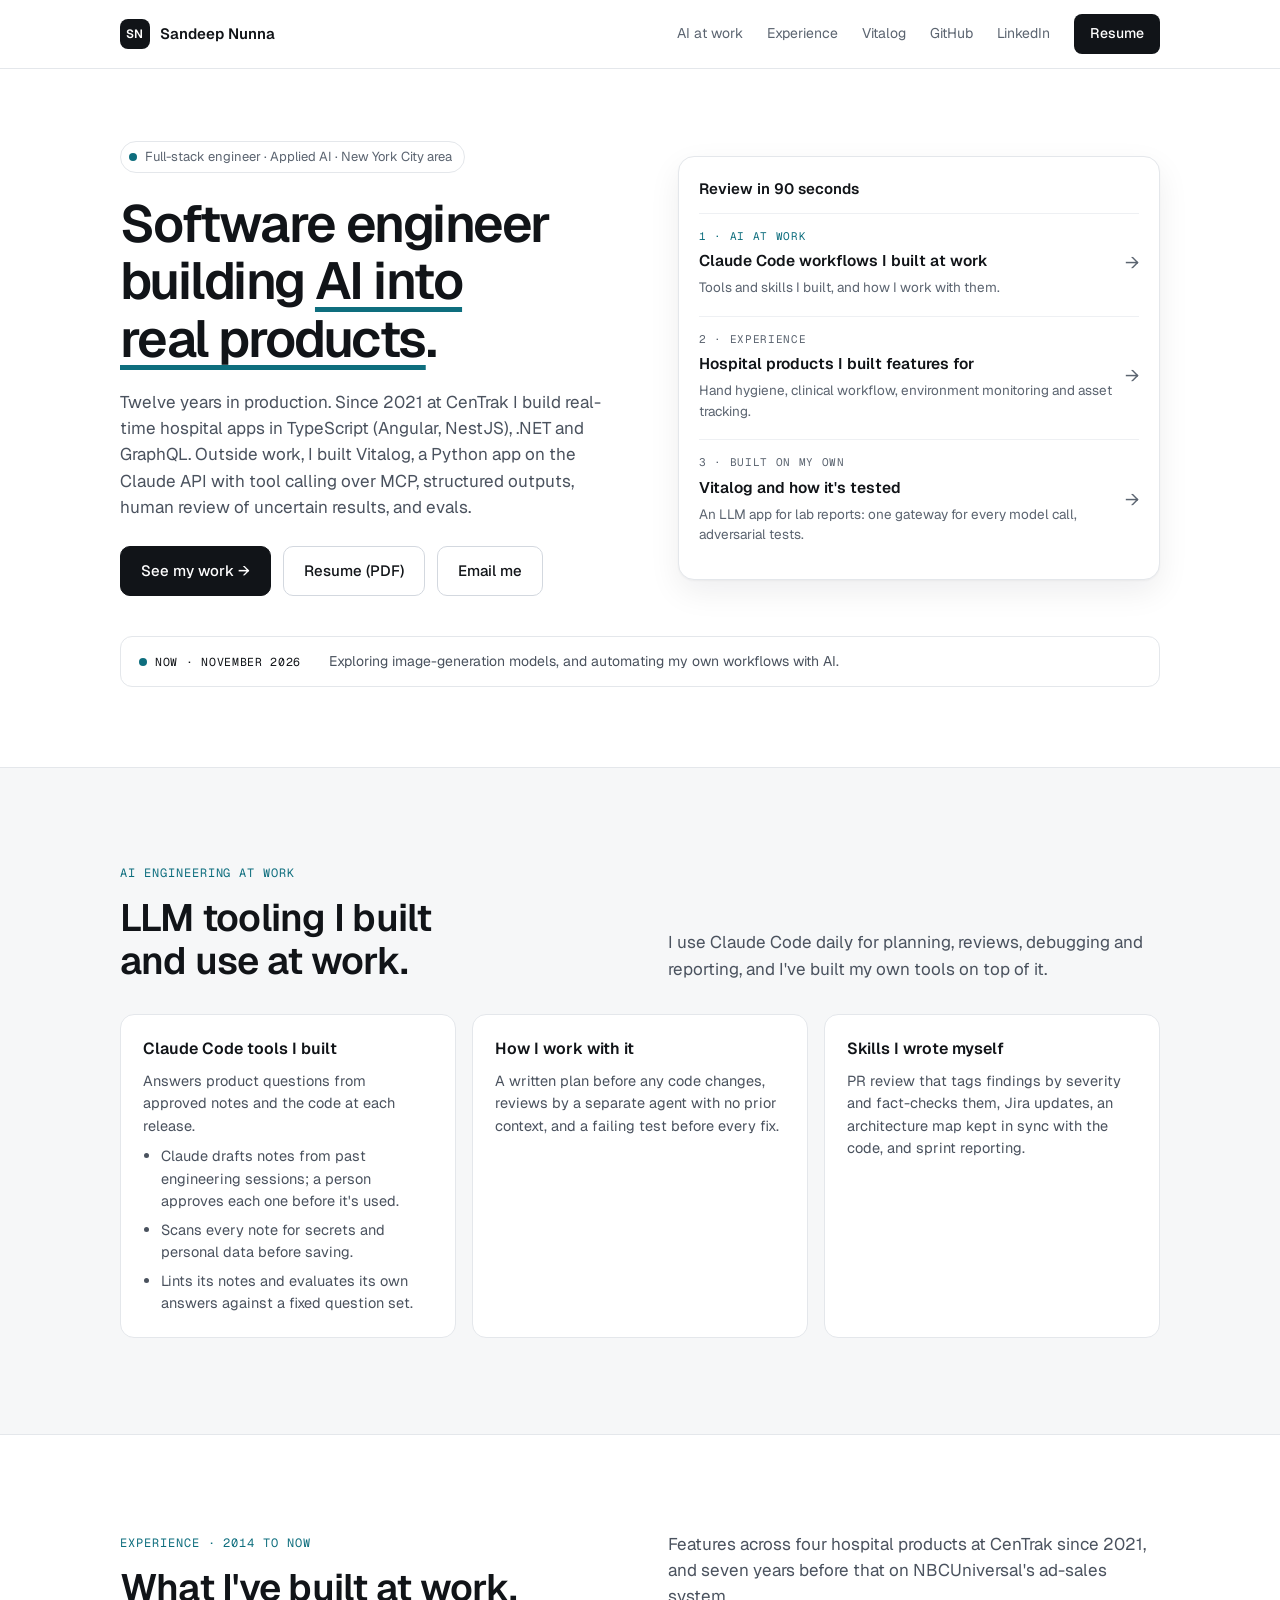
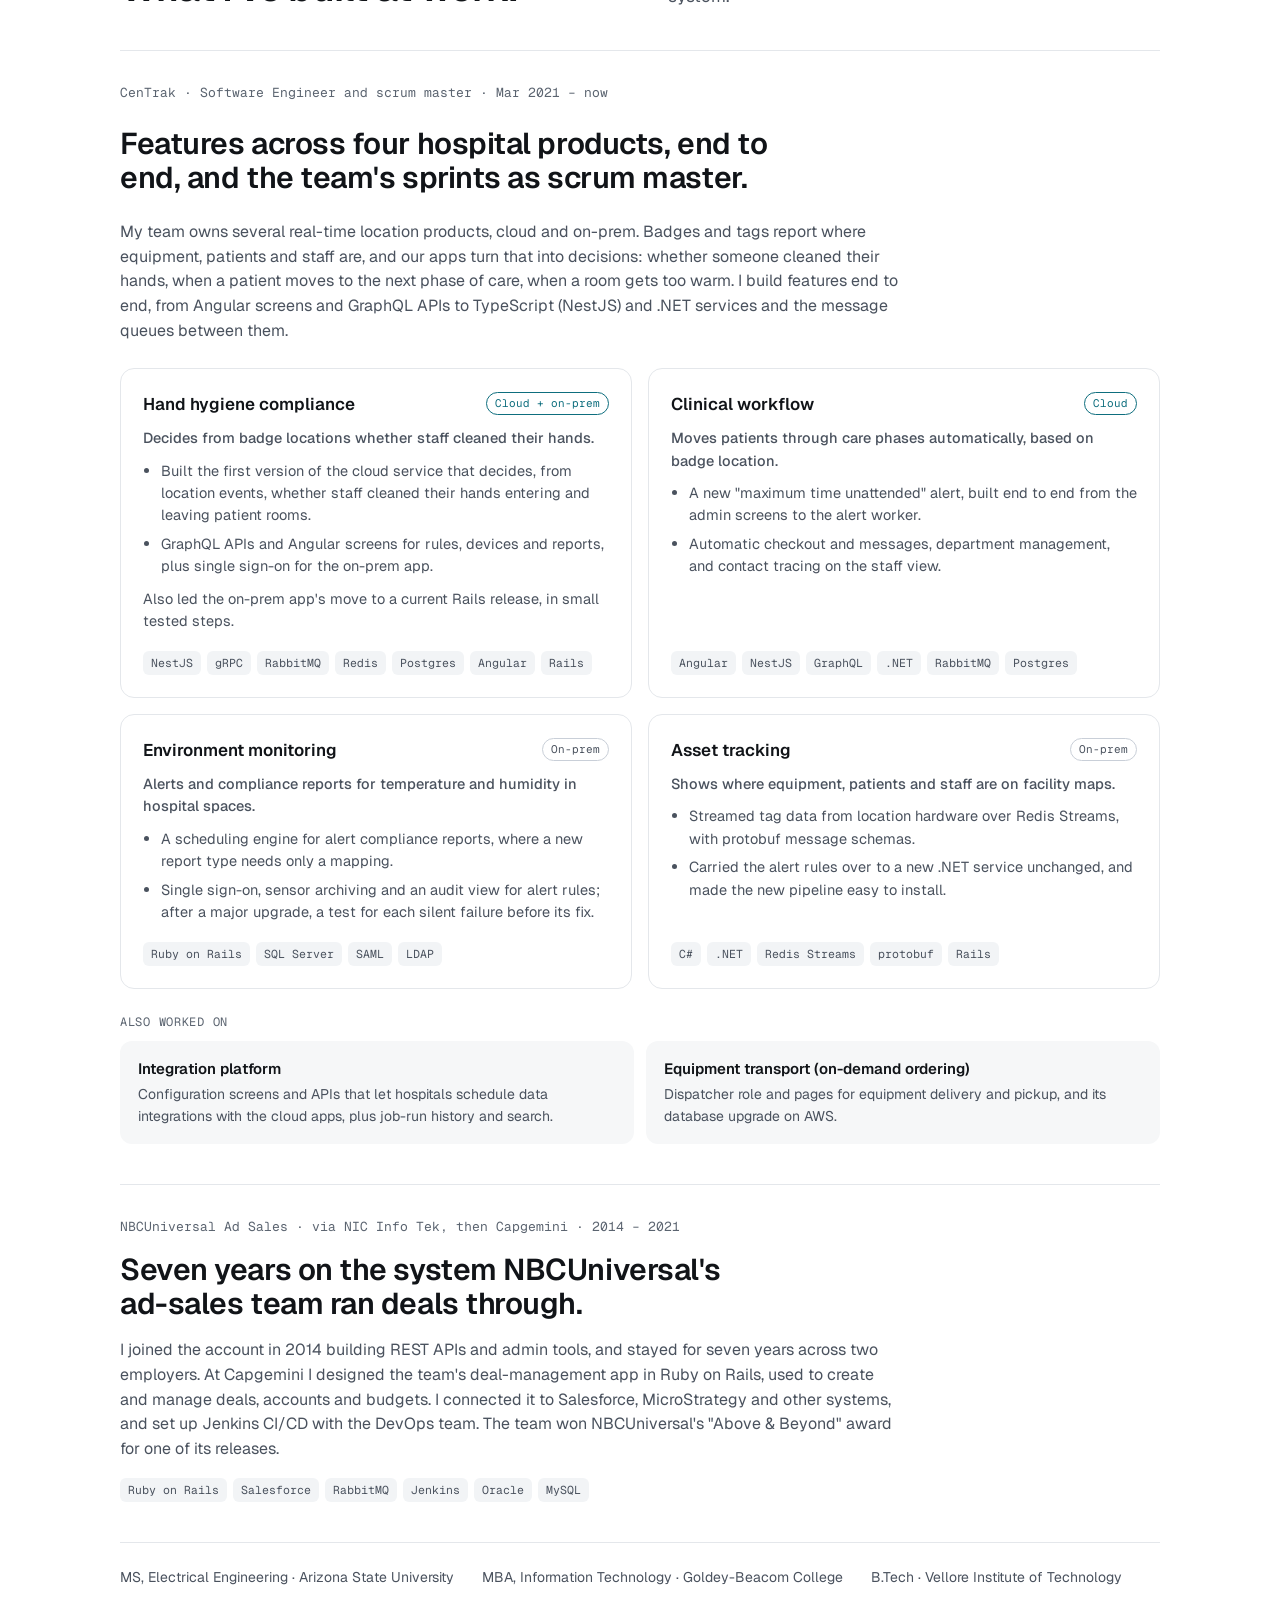
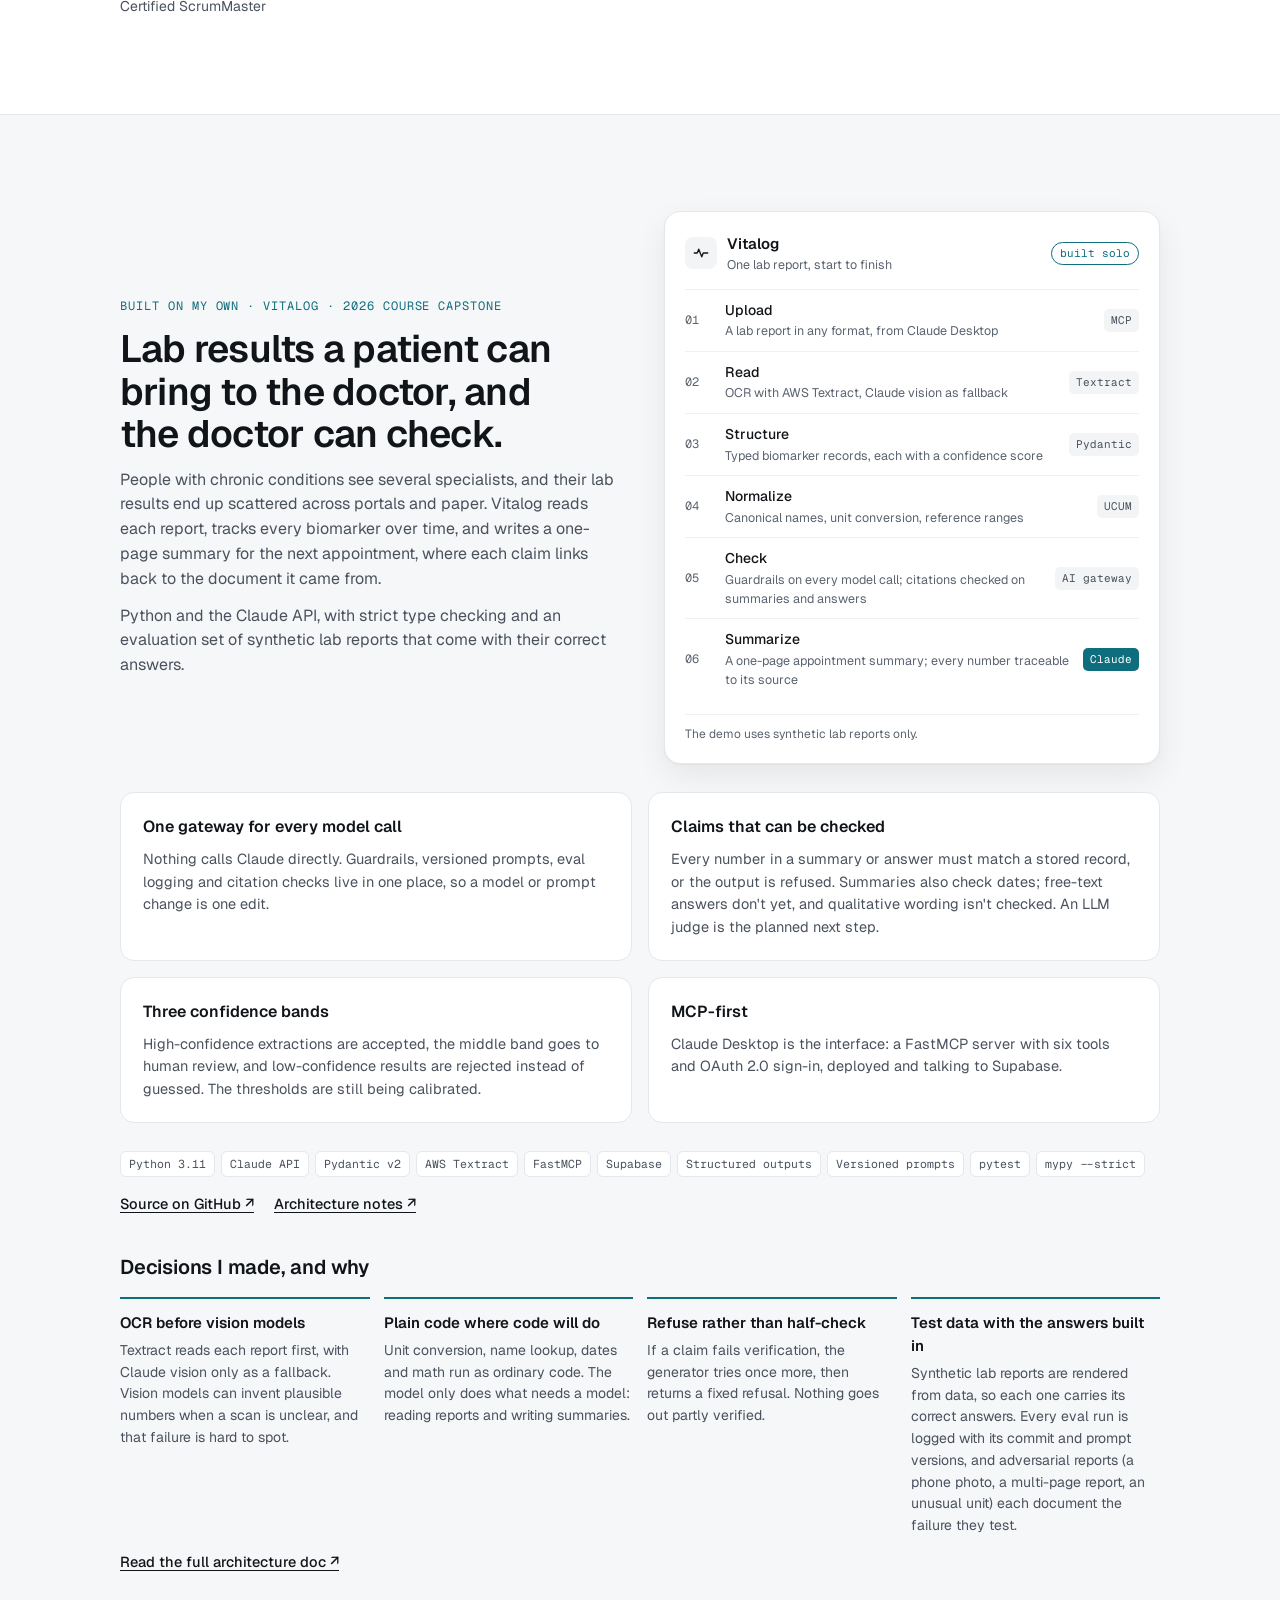
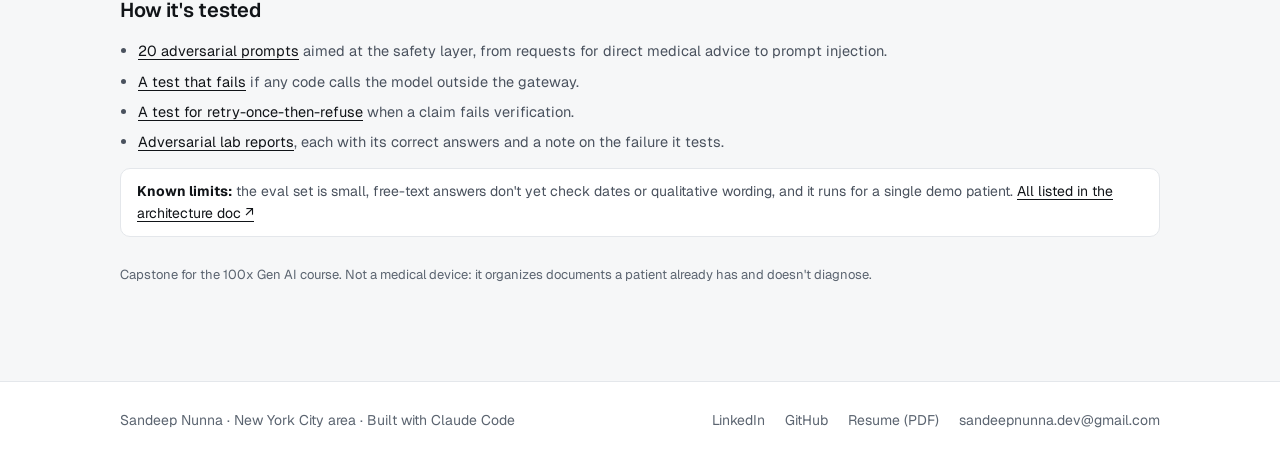
==== index.html @ 4024d2e9 "Personal site: static page for GitHub Pages Plain HTML and CSS: hero with "Review in 90 seconds", AI" ====
<!doctype html>
<html lang="en">
<head>
<meta charset="utf-8">
<meta name="viewport" content="width=device-width, initial-scale=1">
<title>Sandeep Nunna — Software engineer building AI into real products</title>
<meta name="description" content="Full-stack software engineer in the New York City area. Twelve years building production web apps; now building AI into real products with the Claude API and Claude Code.">
<link rel="canonical" href="https://sandeepnunna90.github.io/">
<meta name="theme-color" content="#FFFFFF">
<link rel="icon" href="assets/favicon.svg" type="image/svg+xml">

<meta property="og:type" content="profile">
<meta property="og:site_name" content="Sandeep Nunna">
<meta property="og:url" content="https://sandeepnunna90.github.io/">
<meta property="og:title" content="Sandeep Nunna — Software engineer building AI into real products">
<meta property="og:description" content="Twelve years building production web apps; now building AI into real products with the Claude API and Claude Code.">
<meta property="og:image" content="https://sandeepnunna90.github.io/assets/og.png">
<meta property="og:image:width" content="1200">
<meta property="og:image:height" content="630">
<meta property="og:image:alt" content="Sandeep Nunna. Software engineer building AI into real products.">
<meta property="profile:first_name" content="Sandeep">
<meta property="profile:last_name" content="Nunna">
<meta name="twitter:card" content="summary_large_image">
<meta name="twitter:title" content="Sandeep Nunna — Software engineer building AI into real products">
<meta name="twitter:description" content="Twelve years building production web apps; now building AI into real products with the Claude API and Claude Code.">
<meta name="twitter:image" content="https://sandeepnunna90.github.io/assets/og.png">

<script type="application/ld+json">
{
  "@context": "https://schema.org",
  "@type": "Person",
  "name": "Sandeep Nunna",
  "url": "https://sandeepnunna90.github.io/",
  "jobTitle": "Full-stack engineer",
  "homeLocation": { "@type": "Place", "name": "New York City area" },
  "knowsAbout": ["Full-stack development", "TypeScript", "Angular", "NestJS", ".NET", "GraphQL", "Ruby on Rails", "Python", "Claude API", "Claude Code", "Model Context Protocol", "LLM evaluation"],
  "email": "mailto:sandeepnunna.dev@gmail.com",
  "sameAs": ["https://www.linkedin.com/in/sandeep-nunna", "https://github.com/sandeepnunna90"]
}
</script>

<link rel="preconnect" href="https://fonts.googleapis.com">
<link rel="preconnect" href="https://fonts.gstatic.com" crossorigin>
<link rel="stylesheet" href="https://fonts.googleapis.com/css2?family=Geist:wght@400;500;600;700&amp;family=Geist+Mono:wght@400;500&amp;display=swap">
<link rel="stylesheet" href="assets/styles.css">
</head>
<body>
<a class="skip" href="#main">Skip to content</a>

<header class="site-header">
  <div class="wrap">
    <a class="brand" href="#top" aria-label="Sandeep Nunna, back to top">
      <span class="brand-mark" aria-hidden="true">SN</span>
      <span class="brand-name">Sandeep Nunna</span>
    </a>
    <nav class="site-nav" aria-label="Main">
      <a class="nav-section" href="#ai">AI at work</a>
      <a class="nav-section" href="#experience">Experience</a>
      <a class="nav-section" href="#vitalog">Vitalog</a>
      <a class="nav-ext" href="https://github.com/sandeepnunna90">GitHub</a>
      <a class="nav-ext" href="https://www.linkedin.com/in/sandeep-nunna">LinkedIn</a>
      <a class="btn-small" href="resume.pdf">Resume</a>
    </nav>
  </div>
</header>

<main id="main">

<section id="top" class="hero">
  <div class="wrap">
    <div class="hero-row">
      <div class="hero-text">
        <div class="pill"><span class="dot" aria-hidden="true"></span>Full-stack engineer · Applied AI · New York City area</div>
        <h1>Software engineer building <span class="underline">AI into real products</span>.</h1>
        <p class="lead">Twelve years in production. Since 2021 at CenTrak I build real-time hospital apps in TypeScript (Angular, NestJS), .NET and GraphQL. Outside work, I built Vitalog, a Python app on the Claude API with tool calling over MCP, structured outputs, human review of uncertain results, and evals.</p>
        <div class="btn-row">
          <a class="btn btn-primary" href="#experience">See my work →</a>
          <a class="btn" href="resume.pdf">Resume (PDF)</a>
          <a class="btn" href="mailto:sandeepnunna.dev@gmail.com">Email me</a>
        </div>
      </div>

      <nav class="review" aria-labelledby="review-title">
        <div class="review-title" id="review-title">Review in 90 seconds</div>
        <a href="#ai">
          <span class="review-step">
            <span class="review-label is-accent">1 · AI at work</span>
            <span class="review-head">Claude Code workflows I built at work</span>
            <span class="review-sub">Tools and skills I built, and how I work with them.</span>
          </span>
          <span class="review-arrow" aria-hidden="true">→</span>
        </a>
        <a href="#experience">
          <span class="review-step">
            <span class="review-label">2 · Experience</span>
            <span class="review-head">Hospital products I built features for</span>
            <span class="review-sub">Hand hygiene, clinical workflow, environment monitoring and asset tracking.</span>
          </span>
          <span class="review-arrow" aria-hidden="true">→</span>
        </a>
        <a href="#vitalog">
          <span class="review-step">
            <span class="review-label">3 · Built on my own</span>
            <span class="review-head">Vitalog and how it's tested</span>
            <span class="review-sub">An LLM app for lab reports: one gateway for every model call, adversarial tests.</span>
          </span>
          <span class="review-arrow" aria-hidden="true">→</span>
        </a>
      </nav>
    </div>

    <p class="now">
      <span class="now-label"><span class="dot" aria-hidden="true"></span>Now · November 2026</span>
      <span>Exploring image-generation models, and automating my own workflows with AI.</span>
    </p>
  </div>
</section>

<section id="ai" class="section band" aria-labelledby="ai-title">
  <div class="wrap">
    <div class="section-head">
      <div>
        <div class="eyebrow">AI engineering at work</div>
        <h2 id="ai-title">LLM tooling I built and use at work.</h2>
      </div>
      <p>I use Claude Code daily for planning, reviews, debugging and reporting, and I've built my own tools on top of it.</p>
    </div>
    <div class="grid-3">
      <article class="card">
        <h3 class="card-title">Claude Code tools I built</h3>
        <p>Answers product questions from approved notes and the code at each release.</p>
        <ul class="bullets">
          <li>Claude drafts notes from past engineering sessions; a person approves each one before it's used.</li>
          <li>Scans every note for secrets and personal data before saving.</li>
          <li>Lints its notes and evaluates its own answers against a fixed question set.</li>
        </ul>
      </article>
      <article class="card">
        <h3 class="card-title">How I work with it</h3>
        <p>A written plan before any code changes, reviews by a separate agent with no prior context, and a failing test before every fix.</p>
      </article>
      <article class="card">
        <h3 class="card-title">Skills I wrote myself</h3>
        <p>PR review that tags findings by severity and fact-checks them, Jira updates, an architecture map kept in sync with the code, and sprint reporting.</p>
      </article>
    </div>
  </div>
</section>

<section id="experience" class="section" aria-labelledby="experience-title">
  <div class="wrap">
    <div class="section-head">
      <div>
        <div class="eyebrow">Experience · 2014 to now</div>
        <h2 id="experience-title">What I've built at work.</h2>
      </div>
      <p>Features across four hospital products at CenTrak since 2021, and seven years before that on NBCUniversal's ad-sales system.</p>
    </div>

    <article class="job">
      <div class="job-meta">CenTrak · Software Engineer and scrum master · Mar 2021 – now</div>
      <h3>Features across four hospital products, end to end, and the team's sprints as scrum master.</h3>
      <p>My team owns several real-time location products, cloud and on-prem. Badges and tags report where equipment, patients and staff are, and our apps turn that into decisions: whether someone cleaned their hands, when a patient moves to the next phase of care, when a room gets too warm. I build features end to end, from Angular screens and GraphQL APIs to TypeScript (NestJS) and .NET services and the message queues between them.</p>

      <div class="grid-2">
        <section class="card product" aria-label="Hand hygiene compliance">
          <div class="product-top"><h4 class="product-name">Hand hygiene compliance</h4><span class="badge is-accent">Cloud + on-prem</span></div>
          <p class="product-what">Decides from badge locations whether staff cleaned their hands.</p>
          <ul class="bullets">
            <li>Built the first version of the cloud service that decides, from location events, whether staff cleaned their hands entering and leaving patient rooms.</li>
            <li>GraphQL APIs and Angular screens for rules, devices and reports, plus single sign-on for the on-prem app.</li>
          </ul>
          <p class="product-also">Also led the on-prem app's move to a current Rails release, in small tested steps.</p>
          <ul class="tags" aria-label="Technologies">
            <li>NestJS</li><li>gRPC</li><li>RabbitMQ</li><li>Redis</li><li>Postgres</li><li>Angular</li><li>Rails</li>
          </ul>
        </section>

        <section class="card product" aria-label="Clinical workflow">
          <div class="product-top"><h4 class="product-name">Clinical workflow</h4><span class="badge is-accent">Cloud</span></div>
          <p class="product-what">Moves patients through care phases automatically, based on badge location.</p>
          <ul class="bullets">
            <li>A new "maximum time unattended" alert, built end to end from the admin screens to the alert worker.</li>
            <li>Automatic checkout and messages, department management, and contact tracing on the staff view.</li>
          </ul>
          <ul class="tags" aria-label="Technologies">
            <li>Angular</li><li>NestJS</li><li>GraphQL</li><li>.NET</li><li>RabbitMQ</li><li>Postgres</li>
          </ul>
        </section>

        <section class="card product" aria-label="Environment monitoring">
          <div class="product-top"><h4 class="product-name">Environment monitoring</h4><span class="badge">On-prem</span></div>
          <p class="product-what">Alerts and compliance reports for temperature and humidity in hospital spaces.</p>
          <ul class="bullets">
            <li>A scheduling engine for alert compliance reports, where a new report type needs only a mapping.</li>
            <li>Single sign-on, sensor archiving and an audit view for alert rules; after a major upgrade, a test for each silent failure before its fix.</li>
          </ul>
          <ul class="tags" aria-label="Technologies">
            <li>Ruby on Rails</li><li>SQL Server</li><li>SAML</li><li>LDAP</li>
          </ul>
        </section>

        <section class="card product" aria-label="Asset tracking">
          <div class="product-top"><h4 class="product-name">Asset tracking</h4><span class="badge">On-prem</span></div>
          <p class="product-what">Shows where equipment, patients and staff are on facility maps.</p>
          <ul class="bullets">
            <li>Streamed tag data from location hardware over Redis Streams, with protobuf message schemas.</li>
            <li>Carried the alert rules over to a new .NET service unchanged, and made the new pipeline easy to install.</li>
          </ul>
          <ul class="tags" aria-label="Technologies">
            <li>C#</li><li>.NET</li><li>Redis Streams</li><li>protobuf</li><li>Rails</li>
          </ul>
        </section>
      </div>

      <div class="also">
        <div class="also-label">Also worked on</div>
        <div class="grid-2">
          <div class="also-item">
            <h4>Integration platform</h4>
            <p>Configuration screens and APIs that let hospitals schedule data integrations with the cloud apps, plus job-run history and search.</p>
          </div>
          <div class="also-item">
            <h4>Equipment transport (on-demand ordering)</h4>
            <p>Dispatcher role and pages for equipment delivery and pickup, and its database upgrade on AWS.</p>
          </div>
        </div>
      </div>
    </article>

    <article class="job is-compact">
      <div class="job-meta">NBCUniversal Ad Sales · via NIC Info Tek, then Capgemini · 2014 – 2021</div>
      <h3>Seven years on the system NBCUniversal's ad-sales team ran deals through.</h3>
      <p>I joined the account in 2014 building REST APIs and admin tools, and stayed for seven years across two employers. At Capgemini I designed the team's deal-management app in Ruby on Rails, used to create and manage deals, accounts and budgets. I connected it to Salesforce, MicroStrategy and other systems, and set up Jenkins CI/CD with the DevOps team. The team won NBCUniversal's "Above &amp; Beyond" award for one of its releases.</p>
      <ul class="tags" aria-label="Technologies">
        <li>Ruby on Rails</li><li>Salesforce</li><li>RabbitMQ</li><li>Jenkins</li><li>Oracle</li><li>MySQL</li>
      </ul>
    </article>

    <ul class="education" aria-label="Education and certification">
      <li>MS, Electrical Engineering · Arizona State University</li>
      <li>MBA, Information Technology · Goldey-Beacom College</li>
      <li>B.Tech · Vellore Institute of Technology</li>
      <li>Certified ScrumMaster</li>
    </ul>
  </div>
</section>

<section id="vitalog" class="section band" aria-labelledby="vitalog-title">
  <div class="wrap">
    <div class="vitalog-top">
      <div class="vitalog-text">
        <div class="eyebrow">Built on my own · Vitalog · 2026 course capstone</div>
        <h2 id="vitalog-title">Lab results a patient can bring to the doctor, and the doctor can check.</h2>
        <p>People with chronic conditions see several specialists, and their lab results end up scattered across portals and paper. Vitalog reads each report, tracks every biomarker over time, and writes a one-page summary for the next appointment, where each claim links back to the document it came from.</p>
        <p>Python and the Claude API, with strict type checking and an evaluation set of synthetic lab reports that come with their correct answers.</p>
      </div>
      <figure class="pipeline" aria-labelledby="pipeline-name">
        <div class="pipeline-head">
          <div class="pipeline-id">
            <span class="pipeline-icon"><svg width="18" height="18" viewBox="0 0 24 24" fill="none" stroke="#111418" stroke-width="1.8" stroke-linecap="round" stroke-linejoin="round" aria-hidden="true"><path d="M3 12h4l2-5 4 10 2-5h6"></path></svg></span>
            <div>
              <div class="pipeline-name" id="pipeline-name">Vitalog</div>
              <div class="pipeline-sub">One lab report, start to finish</div>
            </div>
          </div>
          <span class="badge is-accent">built solo</span>
        </div>
        <ol>
          <li><span class="step-no">01</span><div><div class="step-name">Upload</div><div class="step-what">A lab report in any format, from Claude Desktop</div></div><span class="step-tool">MCP</span></li>
          <li><span class="step-no">02</span><div><div class="step-name">Read</div><div class="step-what">OCR with AWS Textract, Claude vision as fallback</div></div><span class="step-tool">Textract</span></li>
          <li><span class="step-no">03</span><div><div class="step-name">Structure</div><div class="step-what">Typed biomarker records, each with a confidence score</div></div><span class="step-tool">Pydantic</span></li>
          <li><span class="step-no">04</span><div><div class="step-name">Normalize</div><div class="step-what">Canonical names, unit conversion, reference ranges</div></div><span class="step-tool">UCUM</span></li>
          <li><span class="step-no">05</span><div><div class="step-name">Check</div><div class="step-what">Guardrails on every model call; citations checked on summaries and answers</div></div><span class="step-tool">AI gateway</span></li>
          <li><span class="step-no">06</span><div><div class="step-name">Summarize</div><div class="step-what">A one-page appointment summary; every number traceable to its source</div></div><span class="step-tool is-accent">Claude</span></li>
        </ol>
        <figcaption class="pipeline-note">The demo uses synthetic lab reports only.</figcaption>
      </figure>
    </div>

    <div class="grid-2">
      <article class="card">
        <h3 class="card-title">One gateway for every model call</h3>
        <p>Nothing calls Claude directly. Guardrails, versioned prompts, eval logging and citation checks live in one place, so a model or prompt change is one edit.</p>
      </article>
      <article class="card">
        <h3 class="card-title">Claims that can be checked</h3>
        <p>Every number in a summary or answer must match a stored record, or the output is refused. Summaries also check dates; free-text answers don't yet, and qualitative wording isn't checked. An LLM judge is the planned next step.</p>
      </article>
      <article class="card">
        <h3 class="card-title">Three confidence bands</h3>
        <p>High-confidence extractions are accepted, the middle band goes to human review, and low-confidence results are rejected instead of guessed. The thresholds are still being calibrated.</p>
      </article>
      <article class="card">
        <h3 class="card-title">MCP-first</h3>
        <p>Claude Desktop is the interface: a FastMCP server with six tools and OAuth 2.0 sign-in, deployed and talking to Supabase.</p>
      </article>
    </div>

    <div class="stack-row">
      <ul class="tags is-outline" aria-label="Vitalog technologies">
        <li>Python 3.11</li><li>Claude API</li><li>Pydantic v2</li><li>AWS Textract</li><li>FastMCP</li><li>Supabase</li><li>Structured outputs</li><li>Versioned prompts</li><li>pytest</li><li>mypy --strict</li>
      </ul>
      <div class="link-row">
        <a href="https://github.com/sandeepnunna90/vitalog">Source on GitHub ↗</a>
        <a href="https://github.com/sandeepnunna90/vitalog/blob/main/docs/Vitalog_architecture.md">Architecture notes ↗</a>
      </div>
    </div>

    <div class="decisions-block">
      <h3 class="subhead">Decisions I made, and why</h3>
      <div class="decisions">
        <div class="decision">
          <h4>OCR before vision models</h4>
          <p>Textract reads each report first, with Claude vision only as a fallback. Vision models can invent plausible numbers when a scan is unclear, and that failure is hard to spot.</p>
        </div>
        <div class="decision">
          <h4>Plain code where code will do</h4>
          <p>Unit conversion, name lookup, dates and math run as ordinary code. The model only does what needs a model: reading reports and writing summaries.</p>
        </div>
        <div class="decision">
          <h4>Refuse rather than half-check</h4>
          <p>If a claim fails verification, the generator tries once more, then returns a fixed refusal. Nothing goes out partly verified.</p>
        </div>
        <div class="decision">
          <h4>Test data with the answers built in</h4>
          <p>Synthetic lab reports are rendered from data, so each one carries its correct answers. Every eval run is logged with its commit and prompt versions, and adversarial reports (a phone photo, a multi-page report, an unusual unit) each document the failure they test.</p>
        </div>
      </div>
      <a href="https://github.com/sandeepnunna90/vitalog/blob/main/docs/Vitalog_architecture.md#10-architectural-decisions-log-adrs" class="link-row">Read the full architecture doc ↗</a>

      <h3 class="subhead is-spaced">How it's tested</h3>
      <ul class="tests">
        <li><a href="https://github.com/sandeepnunna90/vitalog/tree/main/tests/adversarial/prompts">20 adversarial prompts</a> aimed at the safety layer, from requests for direct medical advice to prompt injection.</li>
        <li><a href="https://github.com/sandeepnunna90/vitalog/blob/main/tests/gateway/test_no_direct_anthropic_imports.py">A test that fails</a> if any code calls the model outside the gateway.</li>
        <li><a href="https://github.com/sandeepnunna90/vitalog/blob/main/tests/gateway/test_layer3_retry_then_refuse.py">A test for retry-once-then-refuse</a> when a claim fails verification.</li>
        <li><a href="https://github.com/sandeepnunna90/vitalog/tree/main/eval_corpus/adversarial">Adversarial lab reports</a>, each with its correct answers and a note on the failure it tests.</li>
      </ul>
      <p class="limits"><b>Known limits:</b> the eval set is small, free-text answers don't yet check dates or qualitative wording, and it runs for a single demo patient. <a href="https://github.com/sandeepnunna90/vitalog/blob/main/docs/Vitalog_architecture.md#12-open-questions--known-limitations">All listed in the architecture doc ↗</a></p>
    </div>
    <p class="fineprint">Capstone for the 100x Gen AI course. Not a medical device: it organizes documents a patient already has and doesn't diagnose.</p>
  </div>
</section>

</main>

<footer id="contact" class="site-footer">
  <div class="wrap">
    <div>Sandeep Nunna · New York City area · Built with Claude Code</div>
    <nav aria-label="Contact">
      <a href="https://www.linkedin.com/in/sandeep-nunna">LinkedIn</a>
      <a href="https://github.com/sandeepnunna90">GitHub</a>
      <a href="resume.pdf">Resume (PDF)</a>
      <a href="mailto:sandeepnunna.dev@gmail.com">sandeepnunna.dev@gmail.com</a>
    </nav>
  </div>
</footer>
</body>
</html>
---- assets/styles.css ----
:root {
  color-scheme: light;
  --ink: #111418;
  --ink-2: #2E343D;
  --body: #4A525E;
  --muted: #5B6470;
  --line: #E4E7EB;
  --line-soft: #EEF0F3;
  --line-strong: #D3D8DF;
  --band: #F6F7F8;
  --tag: #F2F4F6;
  --paper: #FFFFFF;
  --accent: #0E6E7E;
  --sans: Geist, Inter, system-ui, -apple-system, "Segoe UI", sans-serif;
  --mono: "Geist Mono", ui-monospace, SFMono-Regular, Menlo, monospace;
  --maxw: 1120px;
  --gutter: clamp(20px, 4vw, 40px);
  --section-y: clamp(64px, 8vw, 96px);
  --shadow-lift: 0 1px 2px rgba(17, 20, 24, 0.04), 0 12px 32px rgba(17, 20, 24, 0.07);
}

*, *::before, *::after { box-sizing: border-box; }

html { scroll-behavior: smooth; scroll-padding-top: 76px; -webkit-text-size-adjust: 100%; }
@media (prefers-reduced-motion: reduce) { html { scroll-behavior: auto; } }

body {
  margin: 0;
  background: var(--paper);
  color: var(--ink);
  font-family: var(--sans);
  font-size: 16px;
  line-height: 1.55;
  -webkit-font-smoothing: antialiased;
  overflow-wrap: break-word;
}

a { color: var(--ink); text-underline-offset: 0.18em; }
a:hover { color: var(--accent); }
:focus-visible { outline: 2px solid var(--accent); outline-offset: 3px; border-radius: 4px; }

h1, h2, h3, h4, p, ul, ol, figure { margin: 0; }
h3.card-title { font-size: 16px; }
.link-row:is(a) { font-size: 14.5px; font-weight: 500; align-self: flex-start; }

.skip {
  position: absolute; left: 12px; top: -48px; z-index: 20;
  background: var(--ink); color: #fff; padding: 10px 14px; border-radius: 8px; text-decoration: none;
}
.skip:focus { top: 12px; color: #fff; }

.wrap { max-width: var(--maxw); margin: 0 auto; padding-inline: var(--gutter); }

.mono { font-family: var(--mono); }
.eyebrow {
  font-family: var(--mono); font-size: 12px; letter-spacing: 0.08em; text-transform: uppercase; color: var(--accent);
}

/* Header */
.site-header {
  position: sticky; top: 0; z-index: 10;
  background: rgba(255, 255, 255, 0.92);
  -webkit-backdrop-filter: blur(8px); backdrop-filter: blur(8px);
  border-bottom: 1px solid var(--line);
}
.site-header .wrap {
  display: flex; justify-content: space-between; align-items: center; gap: 12px 16px;
  padding-block: 14px;
}
.brand { display: flex; align-items: center; gap: 10px; text-decoration: none; }
.brand-mark {
  display: inline-flex; width: 30px; height: 30px; border-radius: 8px; background: var(--ink); color: #fff;
  align-items: center; justify-content: center; font-size: 12px; font-weight: 600; letter-spacing: 0.02em;
}
.brand-name { font-weight: 600; font-size: 15px; white-space: nowrap; }
.site-nav { display: flex; flex-wrap: wrap; align-items: center; justify-content: flex-end; gap: 8px 24px; font-size: 14px; }
.site-nav a { text-decoration: none; color: var(--muted); }
.site-nav a:hover { color: var(--accent); }
.site-nav .btn-small {
  background: var(--ink); color: #fff; padding: 9px 16px; border-radius: 8px; font-weight: 500;
  min-height: 40px; display: inline-flex; align-items: center;
}
.site-nav .btn-small:hover { color: #fff; background: #000; }
@media (max-width: 640px) {
  .site-nav .nav-section { display: none; }
  .site-nav { gap: 8px 16px; }
}
/* On phones keep the header to one line: GitHub and LinkedIn stay in the footer. */
@media (max-width: 480px) {
  .site-nav .nav-ext { display: none; }
}

/* Buttons */
.btn-row { display: flex; flex-wrap: wrap; gap: 12px; padding-top: 4px; }
.btn {
  display: inline-flex; align-items: center; min-height: 44px; padding: 12px 20px; border-radius: 10px;
  font-weight: 500; font-size: 15px; text-decoration: none; border: 1px solid var(--line-strong); color: var(--ink);
}
.btn-primary { background: var(--ink); color: #fff; border-color: var(--ink); }
.btn-primary:hover { color: #fff; background: #000; }

/* Hero */
.hero .wrap { padding-block: 72px 80px; display: flex; flex-direction: column; gap: 40px; }
.hero-row { display: flex; flex-wrap: wrap; gap: 56px; align-items: center; }
.hero-text { flex: 1 1 440px; min-width: 0; display: flex; flex-direction: column; gap: 22px; }
.pill {
  display: inline-flex; align-self: flex-start; align-items: center; gap: 8px;
  border: 1px solid var(--line); border-radius: 999px; padding: 5px 12px 5px 8px; font-size: 13px; color: var(--muted);
}
.dot { width: 8px; height: 8px; border-radius: 50%; background: var(--accent); flex: none; }
.hero h1 {
  font-size: clamp(36px, 4.2vw, 52px); line-height: 1.1; letter-spacing: -0.03em; font-weight: 600; text-wrap: balance;
}
.underline {
  text-decoration-line: underline; text-decoration-color: var(--accent); text-decoration-thickness: 0.09em;
  text-underline-offset: 0.16em; text-decoration-skip-ink: none;
}
.lead { font-size: 17px; color: var(--body); max-width: 60ch; }

.review {
  flex: 1 1 420px; min-width: 0; border: 1px solid var(--line); border-radius: 16px; background: var(--paper);
  box-shadow: var(--shadow-lift); padding: 20px; display: flex; flex-direction: column; gap: 4px;
}
.review-title { font-weight: 600; font-size: 15px; padding-bottom: 8px; }
.review a {
  text-decoration: none; display: grid; grid-template-columns: minmax(0, 1fr) auto; gap: 12px; align-items: center;
  padding: 14px 0; border-top: 1px solid var(--line-soft);
}
.review a:hover .review-head { color: var(--accent); }
.review-step { display: flex; flex-direction: column; gap: 4px; min-width: 0; }
.review-label { font-family: var(--mono); font-size: 11px; letter-spacing: 0.06em; text-transform: uppercase; color: var(--muted); }
.review-label.is-accent { color: var(--accent); }
.review-head { font-weight: 600; font-size: 15.5px; color: var(--ink); }
.review-sub { font-size: 13.5px; color: var(--muted); }
.review-arrow { color: var(--muted); font-size: 18px; }

.now {
  display: flex; flex-wrap: wrap; align-items: center; gap: 10px 28px;
  border: 1px solid var(--line); border-radius: 12px; padding: 14px 18px; font-size: 14px; color: var(--body);
}
.now-label {
  display: inline-flex; align-items: center; gap: 8px; font-family: var(--mono); font-size: 11.5px;
  letter-spacing: 0.06em; text-transform: uppercase; color: var(--ink); white-space: nowrap;
}

/* Sections */
.section .wrap { padding-block: var(--section-y); display: flex; flex-direction: column; gap: 32px; }
.band { background: var(--band); border-top: 1px solid var(--line); border-bottom: 1px solid var(--line); }
.section-head {
  display: grid; grid-template-columns: repeat(auto-fit, minmax(min(100%, 320px), 1fr)); gap: 16px 56px; align-items: end;
}
.section-head > div { display: flex; flex-direction: column; gap: 14px; }
.section h2 {
  font-size: clamp(28px, 3vw, 38px); line-height: 1.12; letter-spacing: -0.02em; font-weight: 600; text-wrap: balance;
}
.section-head p { color: var(--body); font-size: 17px; }

/* Three cards: one row on desktop, one column below 900px (never 2 + 1). */
.grid-3 { display: grid; grid-template-columns: repeat(3, minmax(0, 1fr)); gap: 16px; }
@media (max-width: 900px) { .grid-3 { grid-template-columns: minmax(0, 1fr); } }
.grid-2 { display: grid; grid-template-columns: repeat(auto-fit, minmax(min(100%, 420px), 1fr)); gap: 16px; }

.card {
  background: var(--paper); border: 1px solid var(--line); border-radius: 14px; padding: 22px;
  display: flex; flex-direction: column; gap: 8px; min-width: 0;
}
.card-title { font-weight: 600; }
.card p, .card li { font-size: 14.5px; color: var(--body); }
.bullets { padding-left: 18px; display: flex; flex-direction: column; gap: 6px; }

/* Experience */
#experience .wrap { gap: 40px; }
.job { display: flex; flex-direction: column; gap: 24px; padding-top: 32px; border-top: 1px solid var(--line); }
.job.is-compact { gap: 16px; }
.job-meta { font-family: var(--mono); font-size: 13px; color: var(--muted); }
.job h3 {
  font-size: clamp(24px, 2.4vw, 30px); line-height: 1.15; letter-spacing: -0.015em; font-weight: 600;
  text-wrap: balance; max-width: 820px;
}
.job > p { color: var(--body); max-width: 780px; }

.product { gap: 10px; }
.product-top { display: flex; justify-content: space-between; align-items: center; gap: 10px; }
.product-name { font-weight: 600; font-size: 17px; }
.product-what { font-size: 15px; font-weight: 500; color: var(--ink-2); }
.product-also { font-size: 13.5px; color: var(--muted); }
.badge {
  font-family: var(--mono); font-size: 11px; border-radius: 999px; padding: 2px 8px; white-space: nowrap;
  color: var(--body); border: 1px solid #C9CFD8;
}
.badge.is-accent { color: var(--accent); border-color: var(--accent); }

.tags { display: flex; flex-wrap: wrap; gap: 6px; padding: 0; list-style: none; }
.product .tags { margin-top: auto; padding-top: 8px; }
.tags li {
  font-family: var(--mono); font-size: 11.5px; color: var(--body); background: var(--tag); border-radius: 6px; padding: 3px 8px;
}
.band .tags.is-outline li { background: var(--paper); border: 1px solid var(--line); }

.also { display: flex; flex-direction: column; gap: 10px; }
.also-label { font-family: var(--mono); font-size: 12px; letter-spacing: 0.06em; text-transform: uppercase; color: var(--muted); }
.also .grid-2 { gap: 12px; grid-template-columns: repeat(auto-fit, minmax(min(100%, 320px), 1fr)); }
.also-item { background: var(--band); border-radius: 12px; padding: 16px 18px; display: flex; flex-direction: column; gap: 4px; }
.also-item h4 { margin: 0; font-weight: 600; font-size: 15px; }
.also-item p { font-size: 14px; color: var(--body); }

.education {
  display: flex; flex-wrap: wrap; gap: 8px 28px; font-size: 14px; color: var(--body); padding: 24px 0 0; margin: 0;
  border-top: 1px solid var(--line); list-style: none;
}

/* Vitalog */
#vitalog .wrap { gap: 28px; }
.vitalog-top { display: flex; flex-wrap: wrap; gap: 48px; align-items: center; }
.vitalog-text { flex: 1 1 420px; min-width: 0; display: flex; flex-direction: column; gap: 12px; }
.vitalog-text p { color: var(--body); }
.pipeline {
  flex: 1 1 420px; min-width: 0; border: 1px solid var(--line); border-radius: 16px; background: var(--paper);
  box-shadow: var(--shadow-lift); padding: 20px; display: flex; flex-direction: column; gap: 14px;
}
.pipeline-head { display: flex; justify-content: space-between; align-items: center; gap: 12px; }
.pipeline-id { display: flex; align-items: center; gap: 10px; }
.pipeline-icon {
  display: inline-flex; width: 32px; height: 32px; border-radius: 8px; background: var(--tag);
  align-items: center; justify-content: center;
}
.pipeline-name { font-weight: 600; font-size: 15px; }
.pipeline-sub { font-size: 12.5px; color: var(--muted); }
.pipeline ol { list-style: none; padding: 0; display: flex; flex-direction: column; }
.pipeline li {
  display: grid; grid-template-columns: 30px minmax(0, 1fr) auto; gap: 10px; align-items: center;
  padding: 10px 0; border-top: 1px solid var(--line-soft);
}
.step-no { font-family: var(--mono); font-size: 12px; color: var(--muted); }
.step-name { font-weight: 500; font-size: 14px; }
.step-what { font-size: 12.5px; color: var(--muted); }
.step-tool { font-family: var(--mono); font-size: 11px; color: var(--body); background: var(--tag); border-radius: 5px; padding: 3px 7px; white-space: nowrap; }
.step-tool.is-accent { color: #fff; background: var(--accent); }
.pipeline-note { font-size: 12px; color: var(--muted); border-top: 1px solid var(--line-soft); padding-top: 10px; }

.stack-row { display: flex; flex-wrap: wrap; justify-content: space-between; align-items: center; gap: 16px; }
.link-row { display: flex; flex-wrap: wrap; gap: 20px; font-size: 14.5px; font-weight: 500; }

.subhead { font-size: 20px; font-weight: 600; letter-spacing: -0.01em; }
.decisions-block { display: flex; flex-direction: column; gap: 14px; padding-top: 8px; }
/* Four decisions: 4 across, then 2 + 2, then one column (never 3 + 1). */
.decisions { display: grid; grid-template-columns: repeat(4, minmax(0, 1fr)); gap: 14px; }
@media (max-width: 960px) { .decisions { grid-template-columns: repeat(2, minmax(0, 1fr)); } }
@media (max-width: 560px) { .decisions { grid-template-columns: minmax(0, 1fr); } }
.decision { border-top: 2px solid var(--accent); padding-top: 12px; display: flex; flex-direction: column; gap: 6px; }
.decision h4 { margin: 0; font-weight: 600; font-size: 15px; }
.decision p { font-size: 14px; color: var(--body); }
.decisions-block .subhead.is-spaced { margin-top: 8px; }
.tests { padding-left: 18px; display: flex; flex-direction: column; gap: 8px; font-size: 14.5px; color: var(--body); }
.limits {
  font-size: 14px; color: var(--body); background: var(--paper); border: 1px solid var(--line); border-radius: 10px; padding: 12px 16px;
}
.limits b { color: var(--ink); }
.fineprint { font-size: 13px; color: var(--muted); }

/* Footer */
.site-footer .wrap {
  padding-block: 28px 40px; display: flex; flex-wrap: wrap; justify-content: space-between; align-items: center;
  gap: 16px; font-size: 14px; color: var(--muted);
}
.site-footer nav { display: flex; flex-wrap: wrap; gap: 20px; }
.site-footer a { text-decoration: none; color: var(--muted); }
.site-footer a:hover { color: var(--accent); }
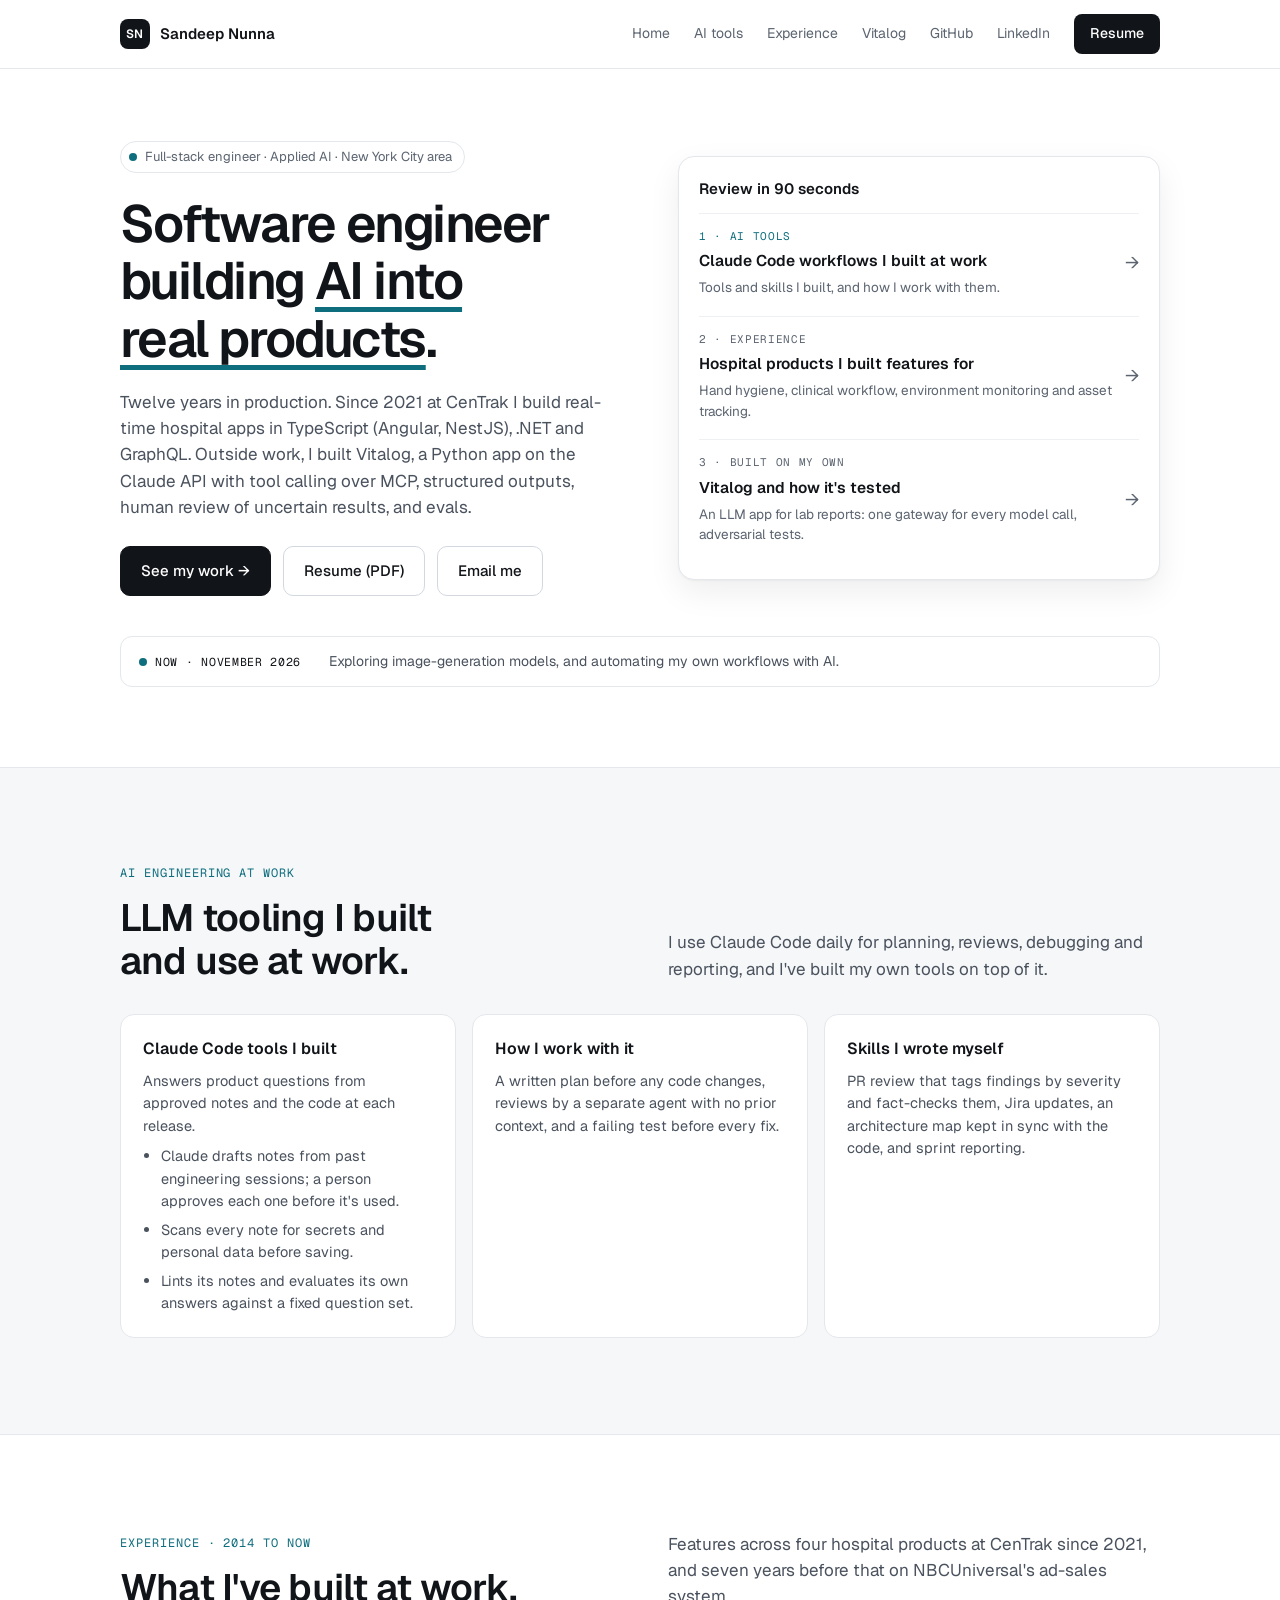
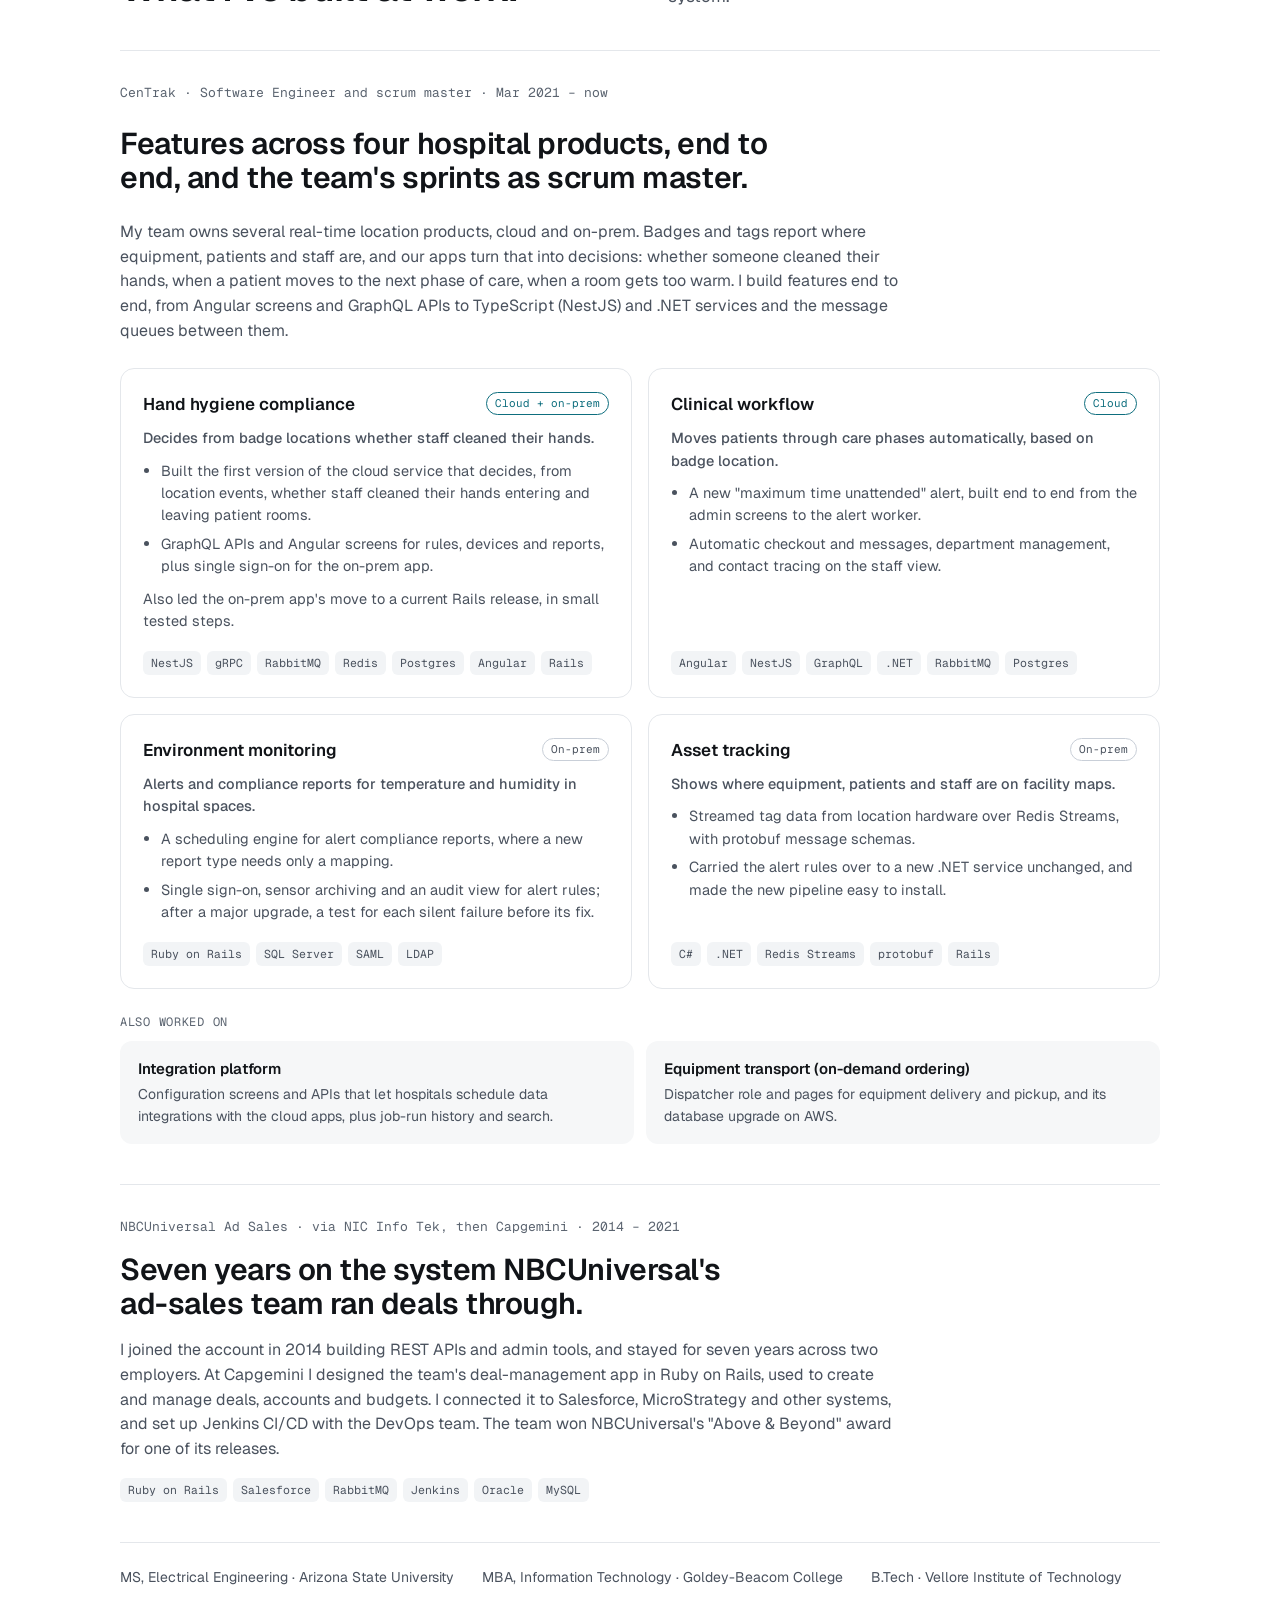
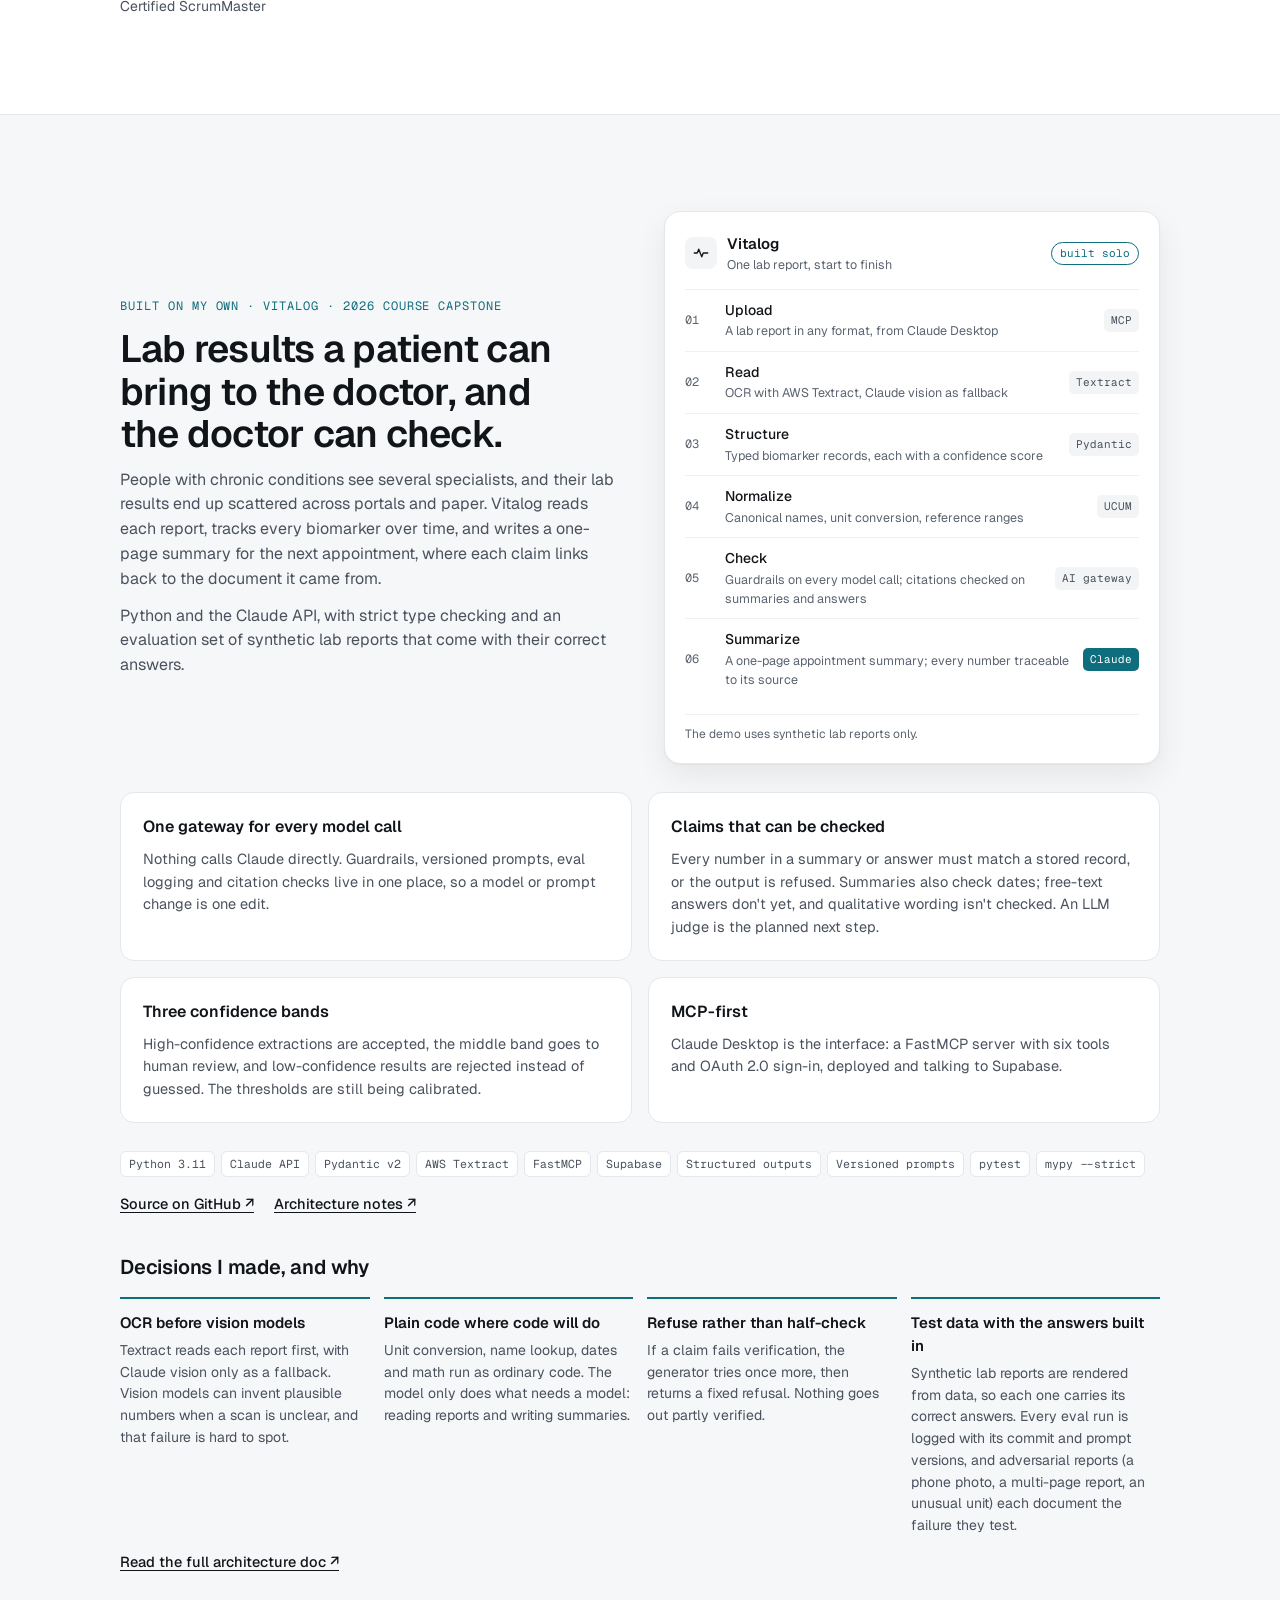
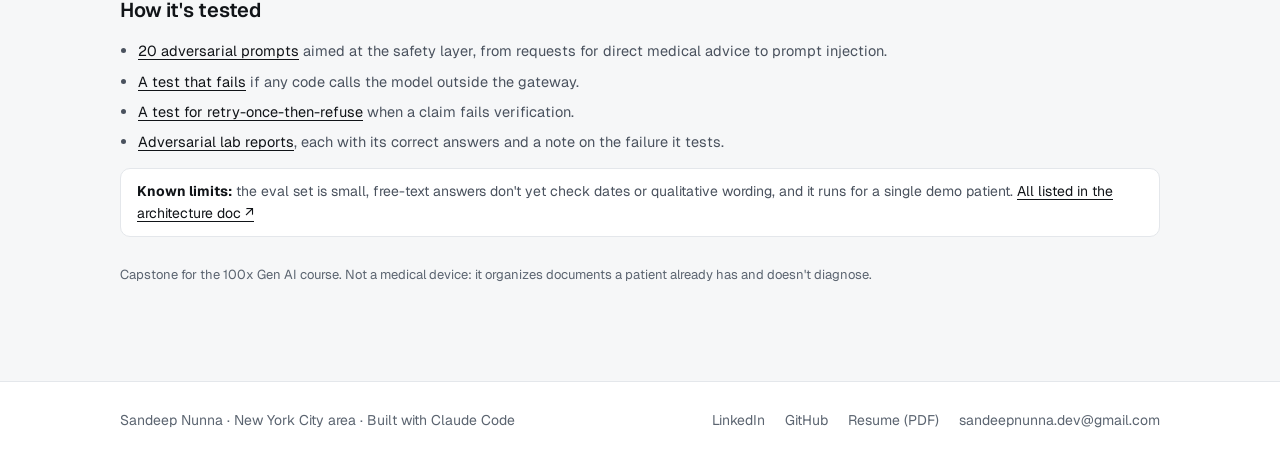
==== commit 2c786785: "Add Home link to the menu; rename AI at work to AI tools Co-Authored-By: Claude Opus 5.5 <noreply@an" ====
--- a/index.html
+++ b/index.html
@@ -54,7 +54,8 @@
       <span class="brand-name">Sandeep Nunna</span>
     </a>
     <nav class="site-nav" aria-label="Main">
-      <a class="nav-section" href="#ai">AI at work</a>
+      <a class="nav-home" href="#top">Home</a>
+      <a class="nav-section" href="#ai">AI tools</a>
       <a class="nav-section" href="#experience">Experience</a>
       <a class="nav-section" href="#vitalog">Vitalog</a>
       <a class="nav-ext" href="https://github.com/sandeepnunna90">GitHub</a>
@@ -84,7 +85,7 @@
         <div class="review-title" id="review-title">Review in 90 seconds</div>
         <a href="#ai">
           <span class="review-step">
-            <span class="review-label is-accent">1 · AI at work</span>
+            <span class="review-label is-accent">1 · AI tools</span>
             <span class="review-head">Claude Code workflows I built at work</span>
             <span class="review-sub">Tools and skills I built, and how I work with them.</span>
           </span>
--- a/assets/styles.css
+++ b/assets/styles.css
@@ -85,7 +85,7 @@
   .site-nav .nav-section { display: none; }
   .site-nav { gap: 8px 16px; }
 }
-/* On phones keep the header to one line: GitHub and LinkedIn stay in the footer. */
+/* On phones keep the header to one line: Home, Resume; GitHub and LinkedIn stay in the footer. */
 @media (max-width: 480px) {
   .site-nav .nav-ext { display: none; }
 }
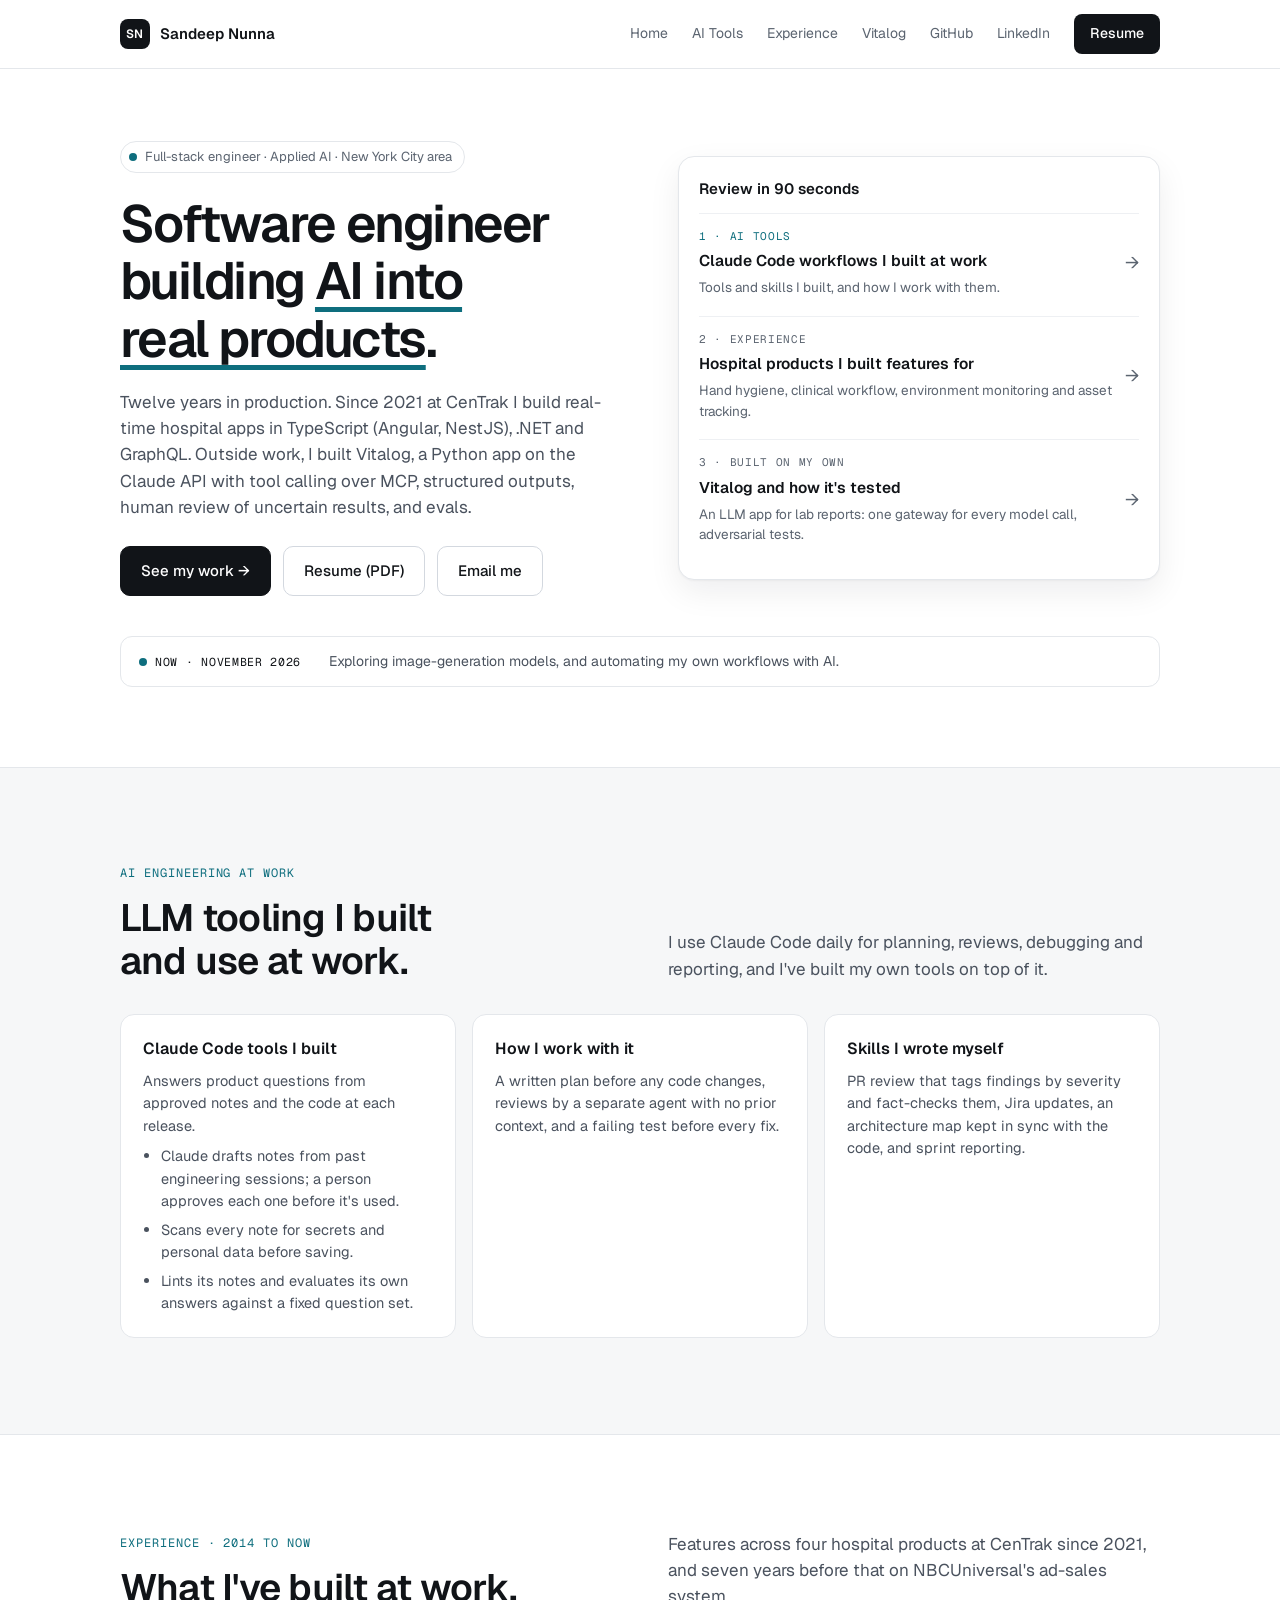
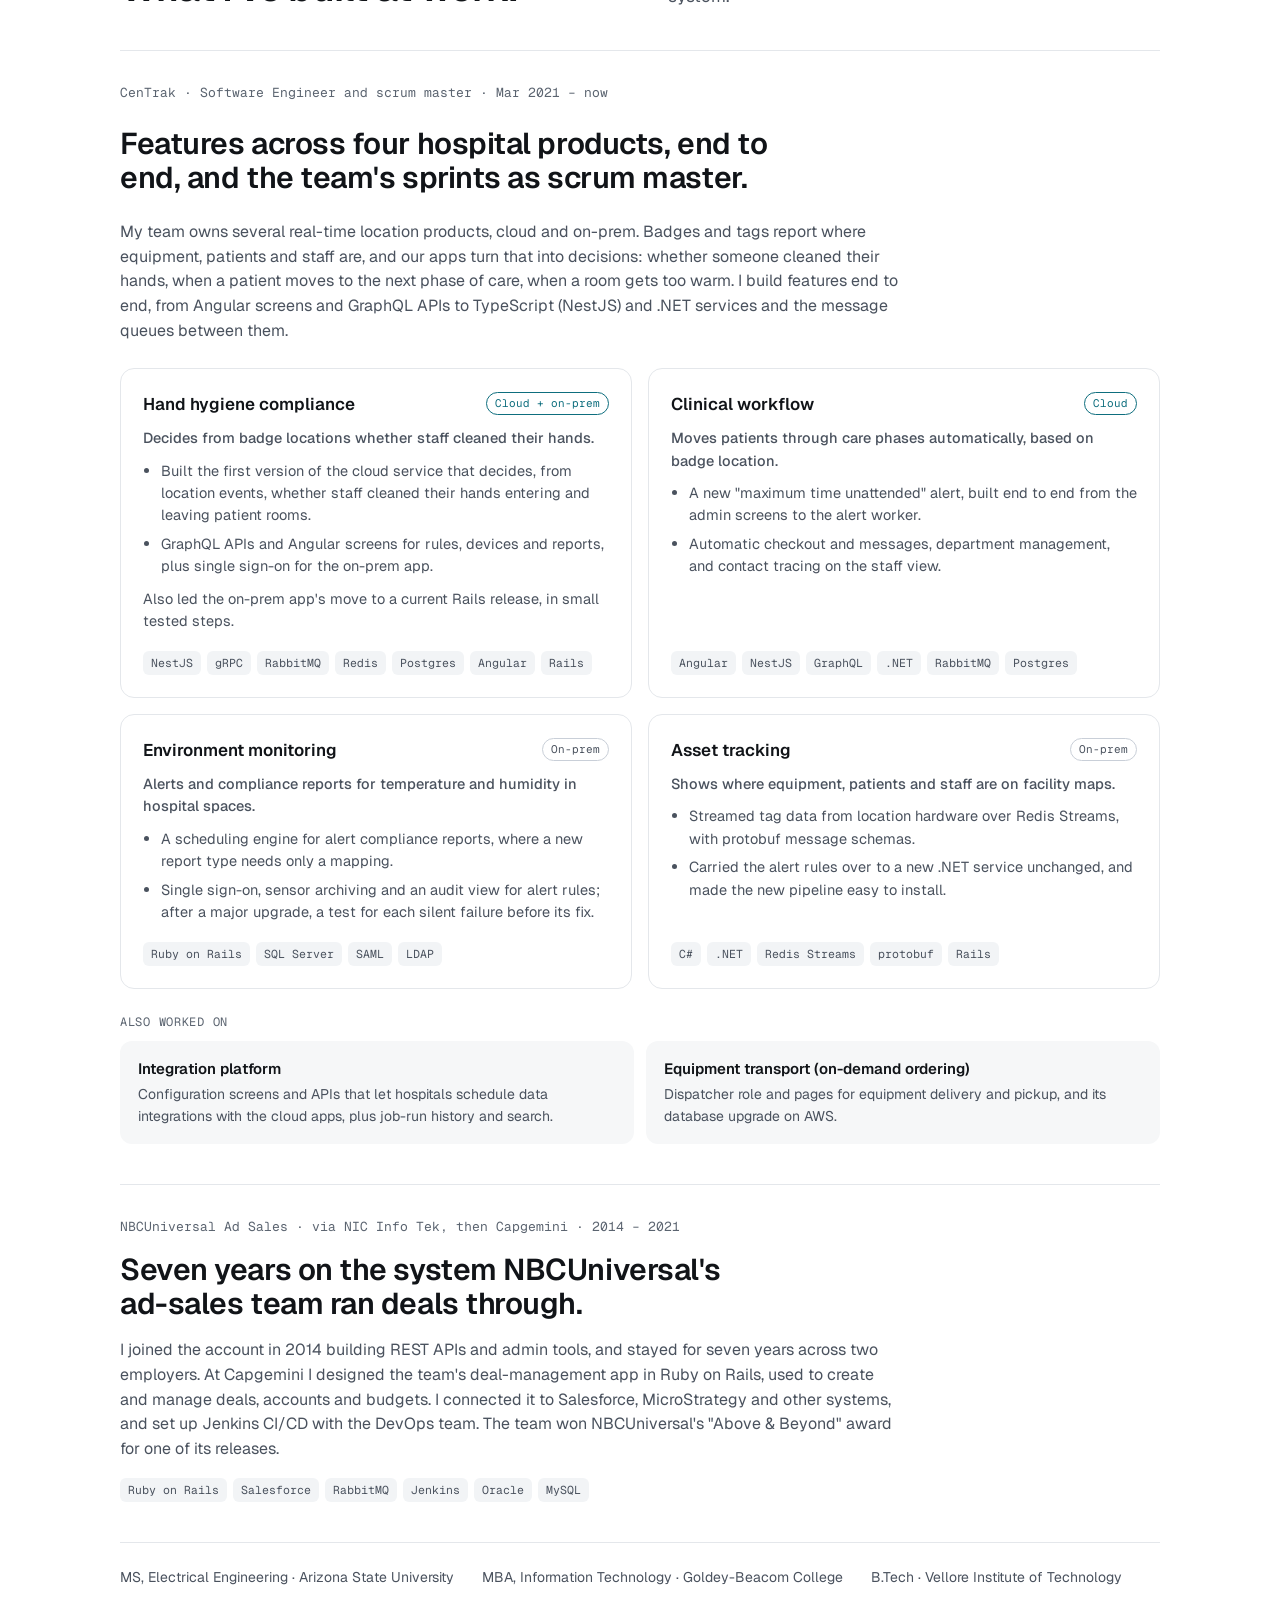
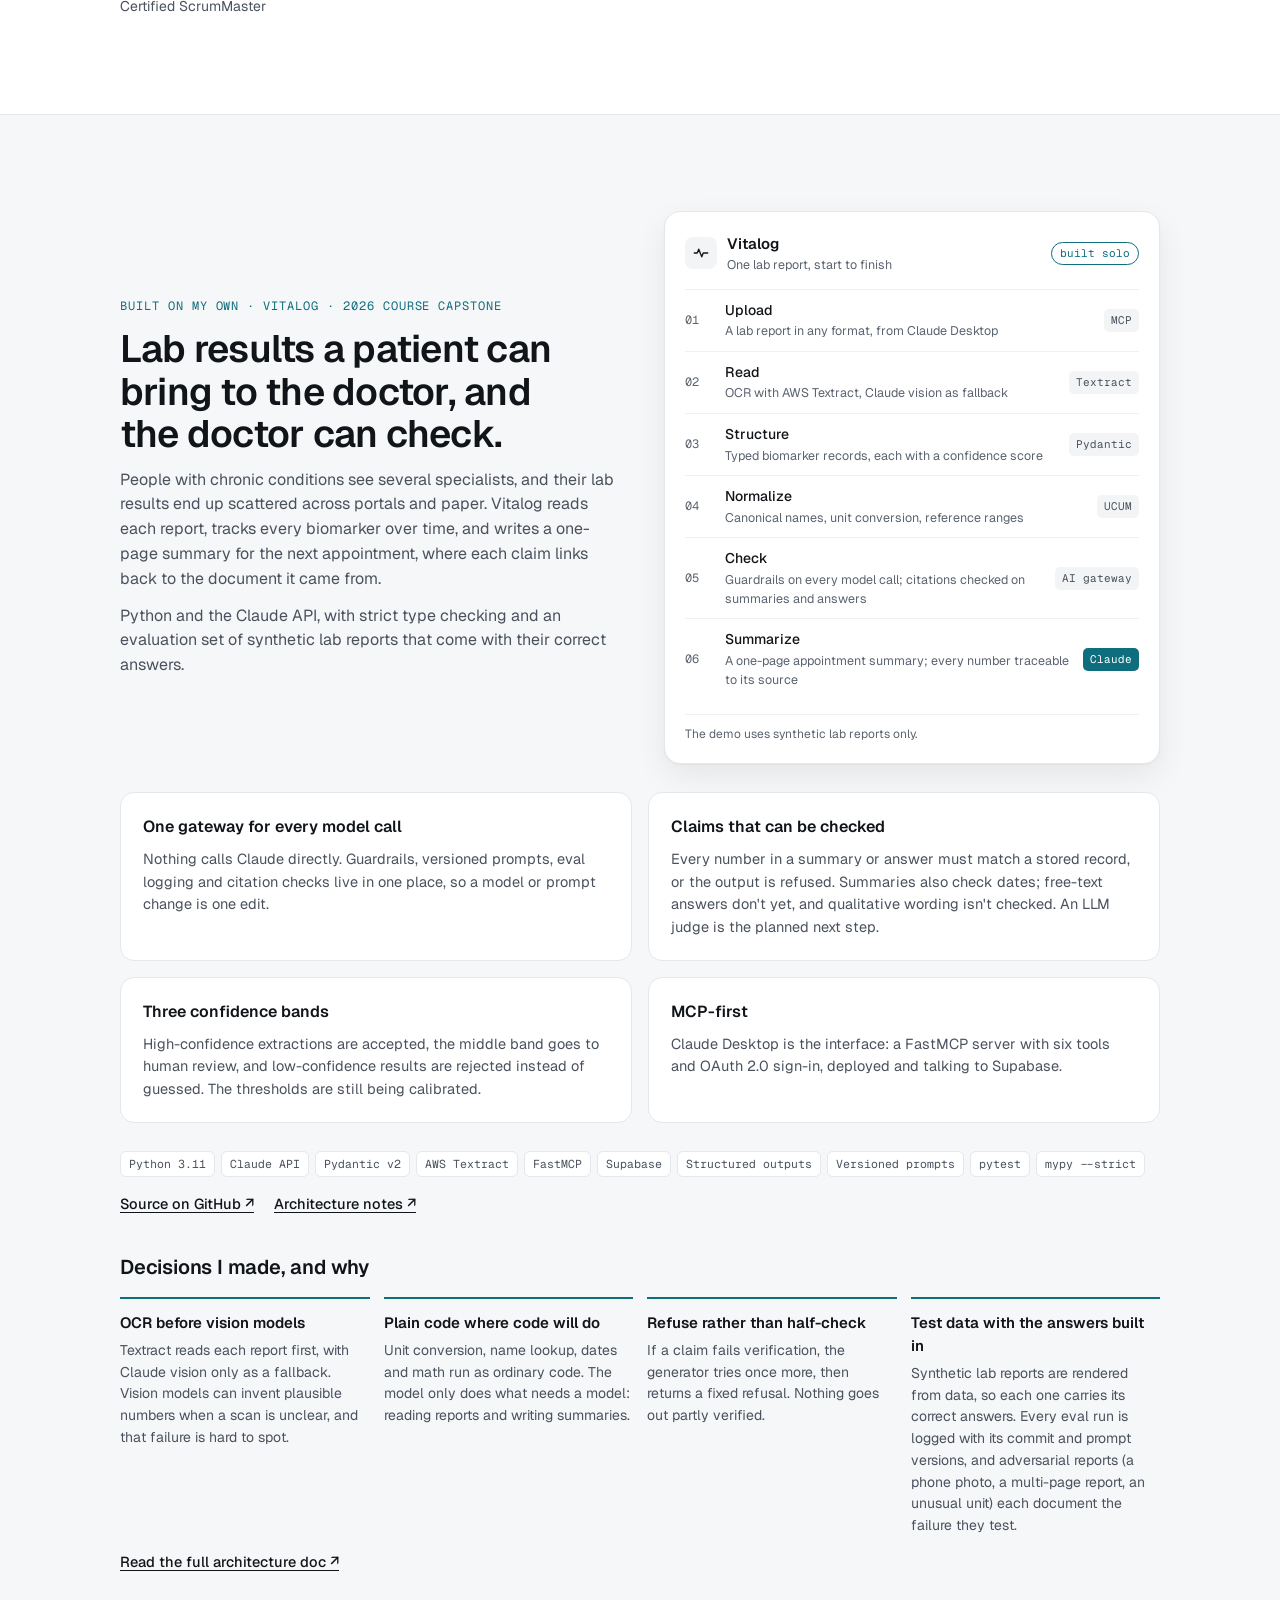
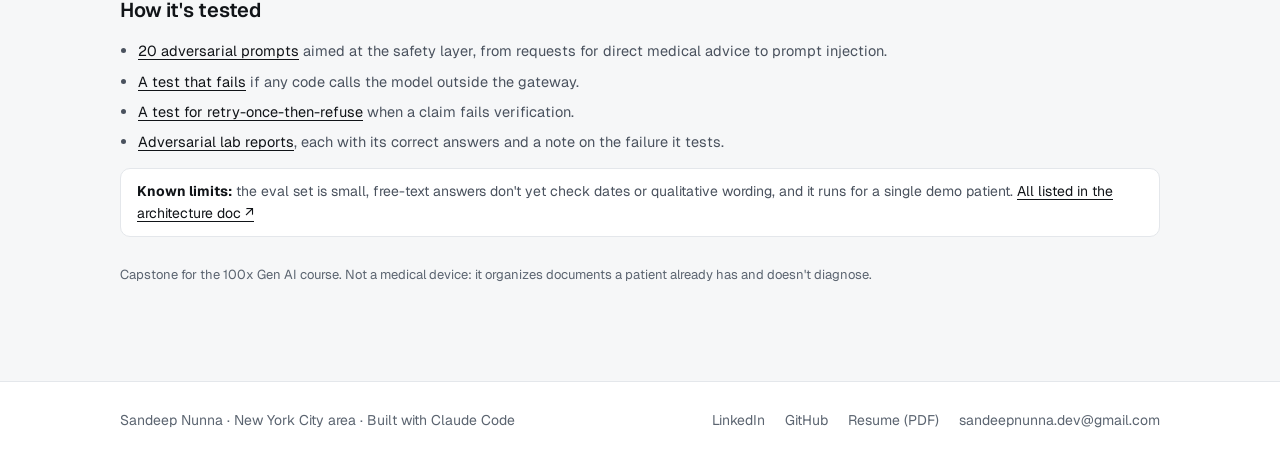
==== commit 700a91ba: "Capitalize AI Tools in the menu Co-Authored-By: Claude Opus 5.5 <noreply@anthropic.com>" ====
--- a/index.html
+++ b/index.html
@@ -55,7 +55,7 @@
     </a>
     <nav class="site-nav" aria-label="Main">
       <a class="nav-home" href="#top">Home</a>
-      <a class="nav-section" href="#ai">AI tools</a>
+      <a class="nav-section" href="#ai">AI Tools</a>
       <a class="nav-section" href="#experience">Experience</a>
       <a class="nav-section" href="#vitalog">Vitalog</a>
       <a class="nav-ext" href="https://github.com/sandeepnunna90">GitHub</a>
@@ -85,7 +85,7 @@
         <div class="review-title" id="review-title">Review in 90 seconds</div>
         <a href="#ai">
           <span class="review-step">
-            <span class="review-label is-accent">1 · AI tools</span>
+            <span class="review-label is-accent">1 · AI Tools</span>
             <span class="review-head">Claude Code workflows I built at work</span>
             <span class="review-sub">Tools and skills I built, and how I work with them.</span>
           </span>
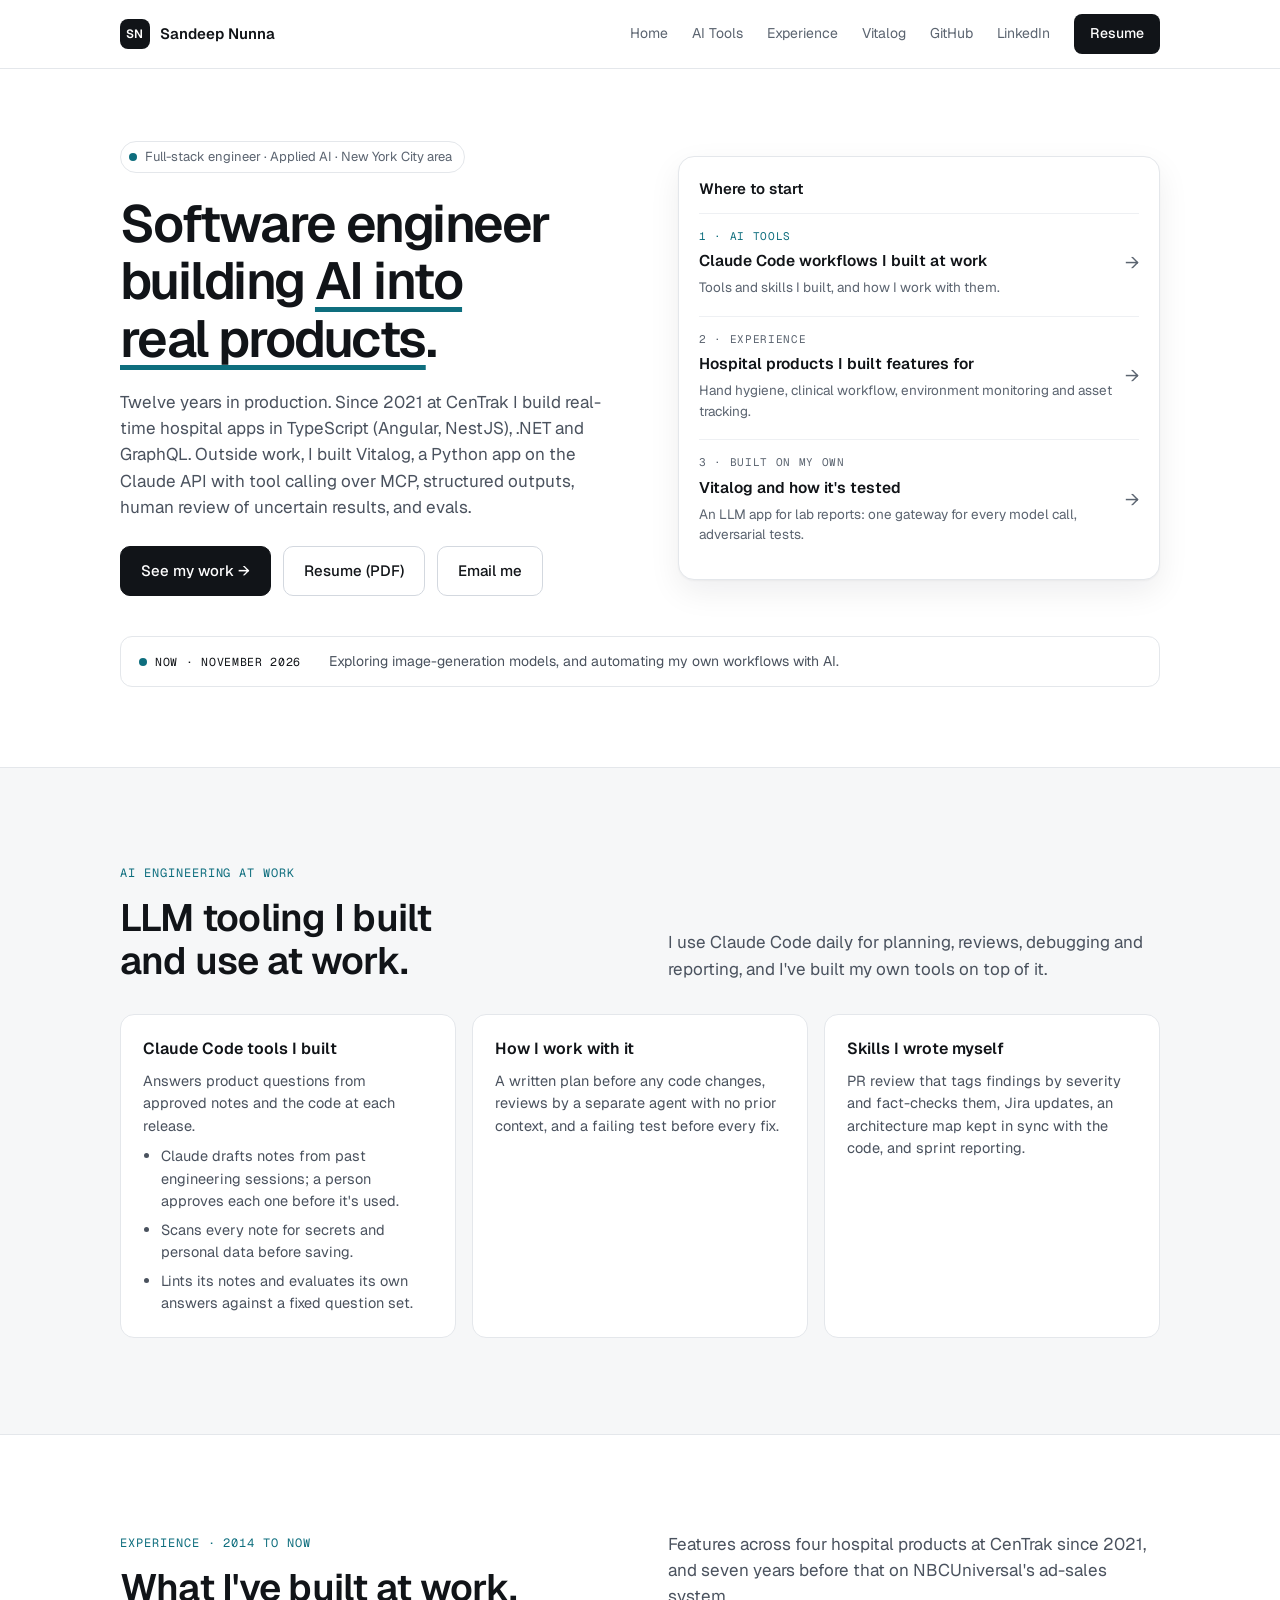
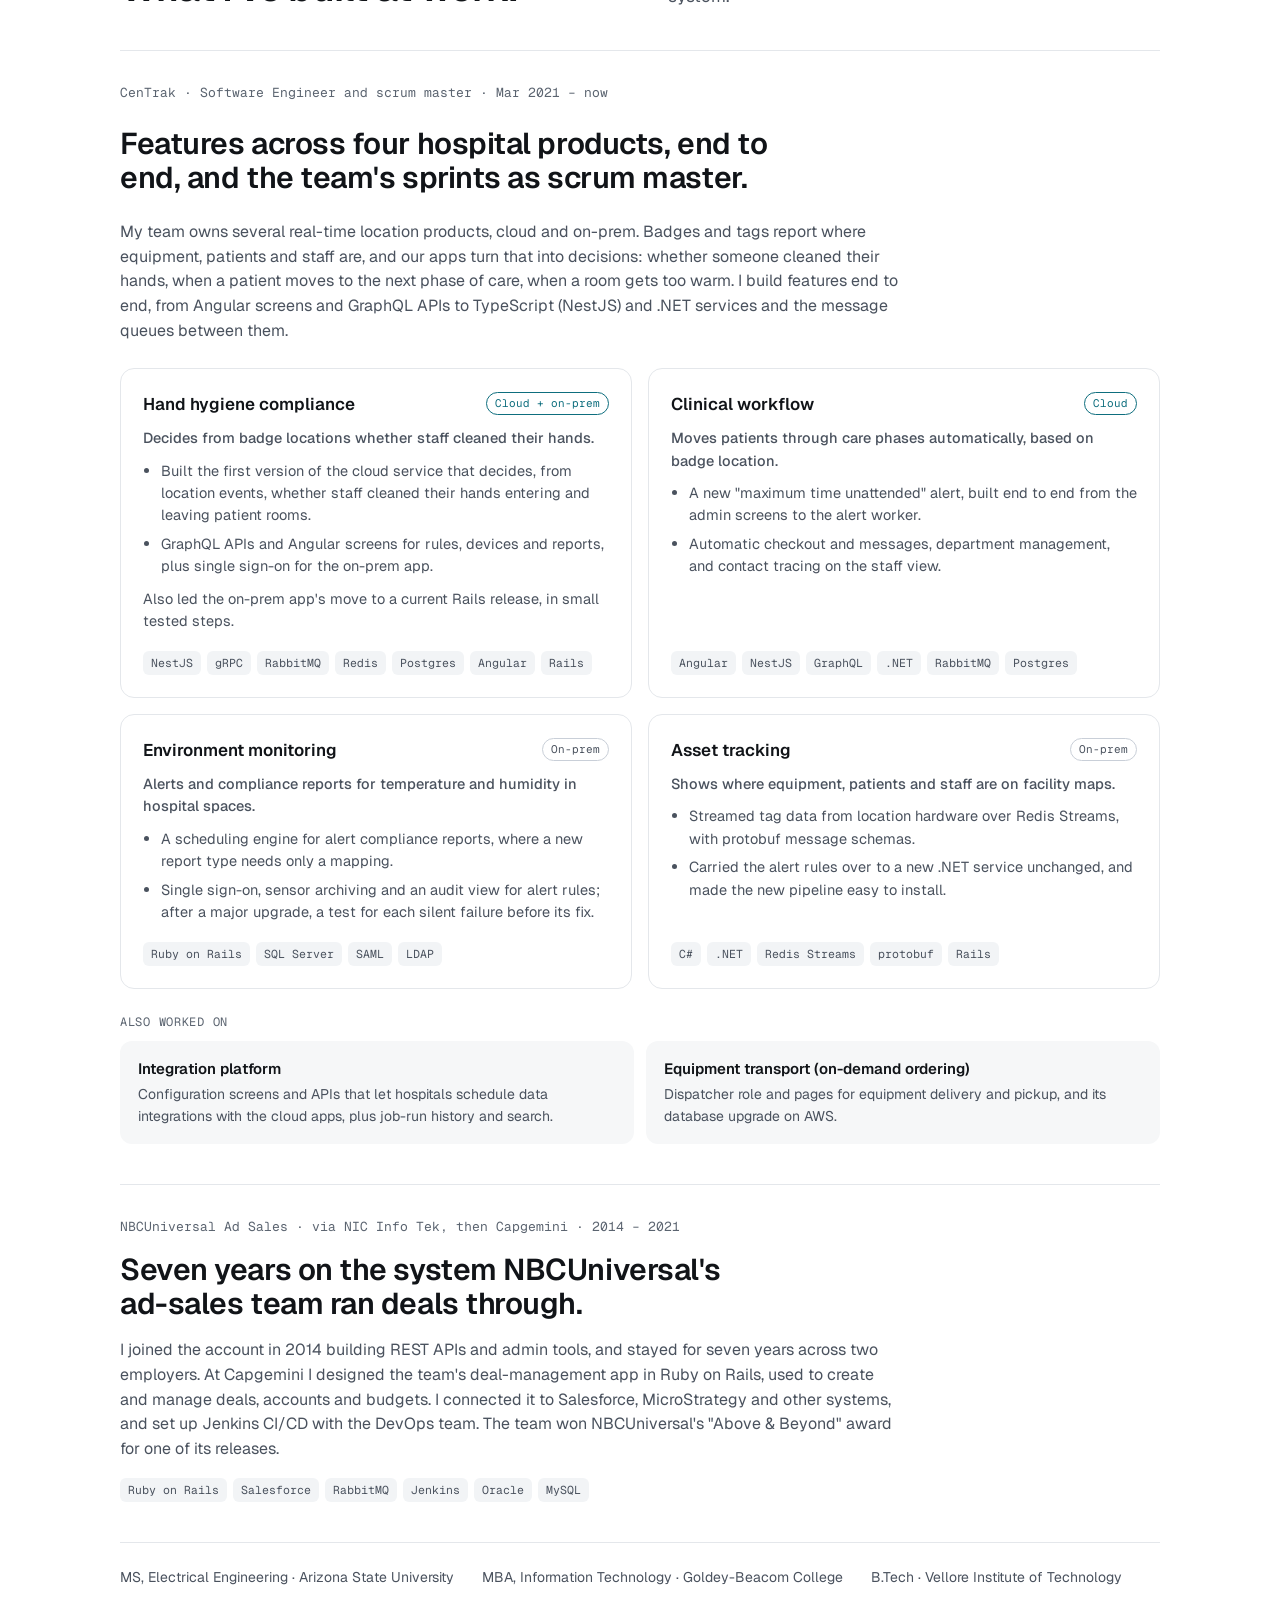
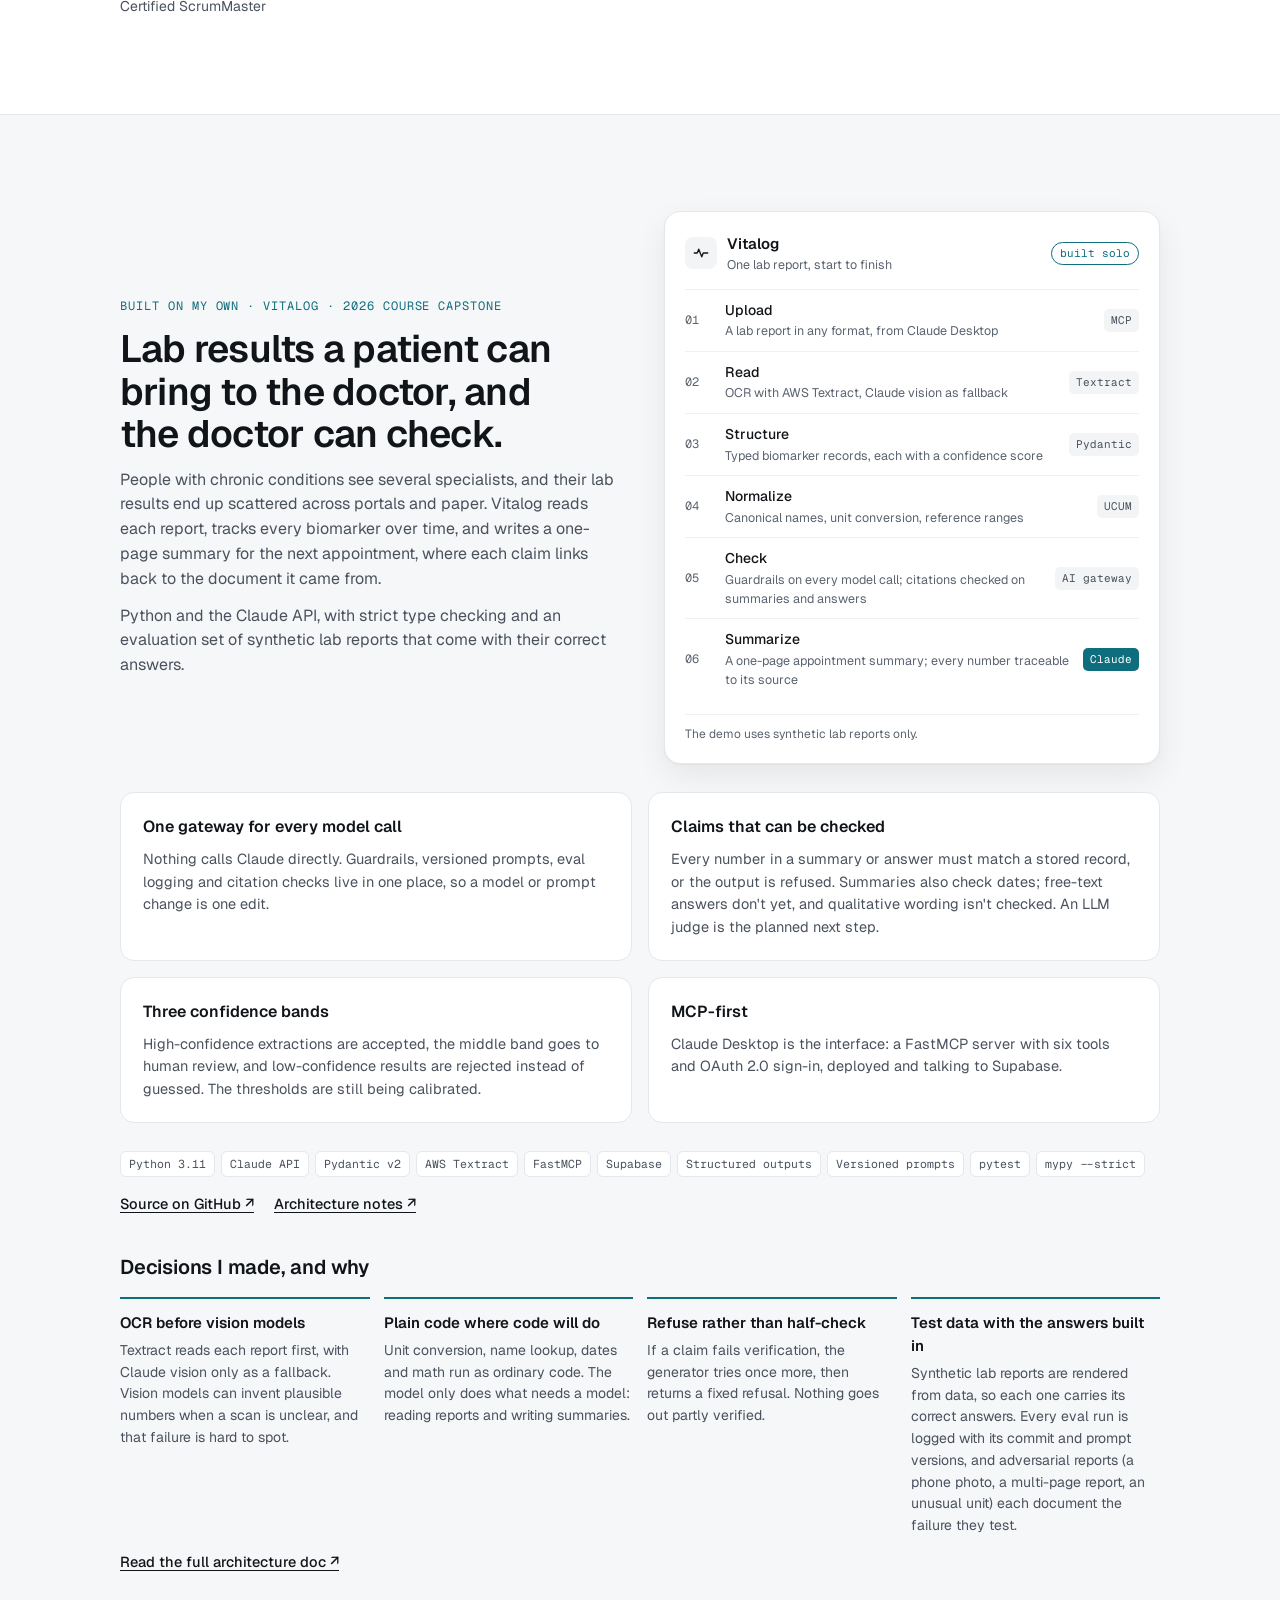
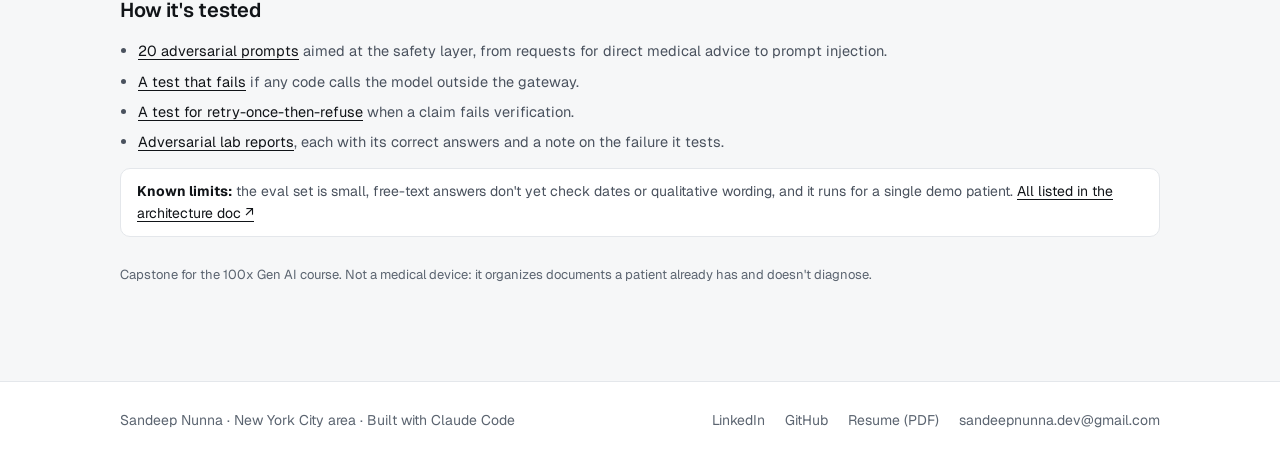
==== commit e811a65c: "Rename the hero card title to Where to start Co-Authored-By: Claude Opus 5.5 <noreply@anthropic.com>" ====
--- a/index.html
+++ b/index.html
@@ -82,7 +82,7 @@
       </div>
 
       <nav class="review" aria-labelledby="review-title">
-        <div class="review-title" id="review-title">Review in 90 seconds</div>
+        <div class="review-title" id="review-title">Where to start</div>
         <a href="#ai">
           <span class="review-step">
             <span class="review-label is-accent">1 · AI Tools</span>
